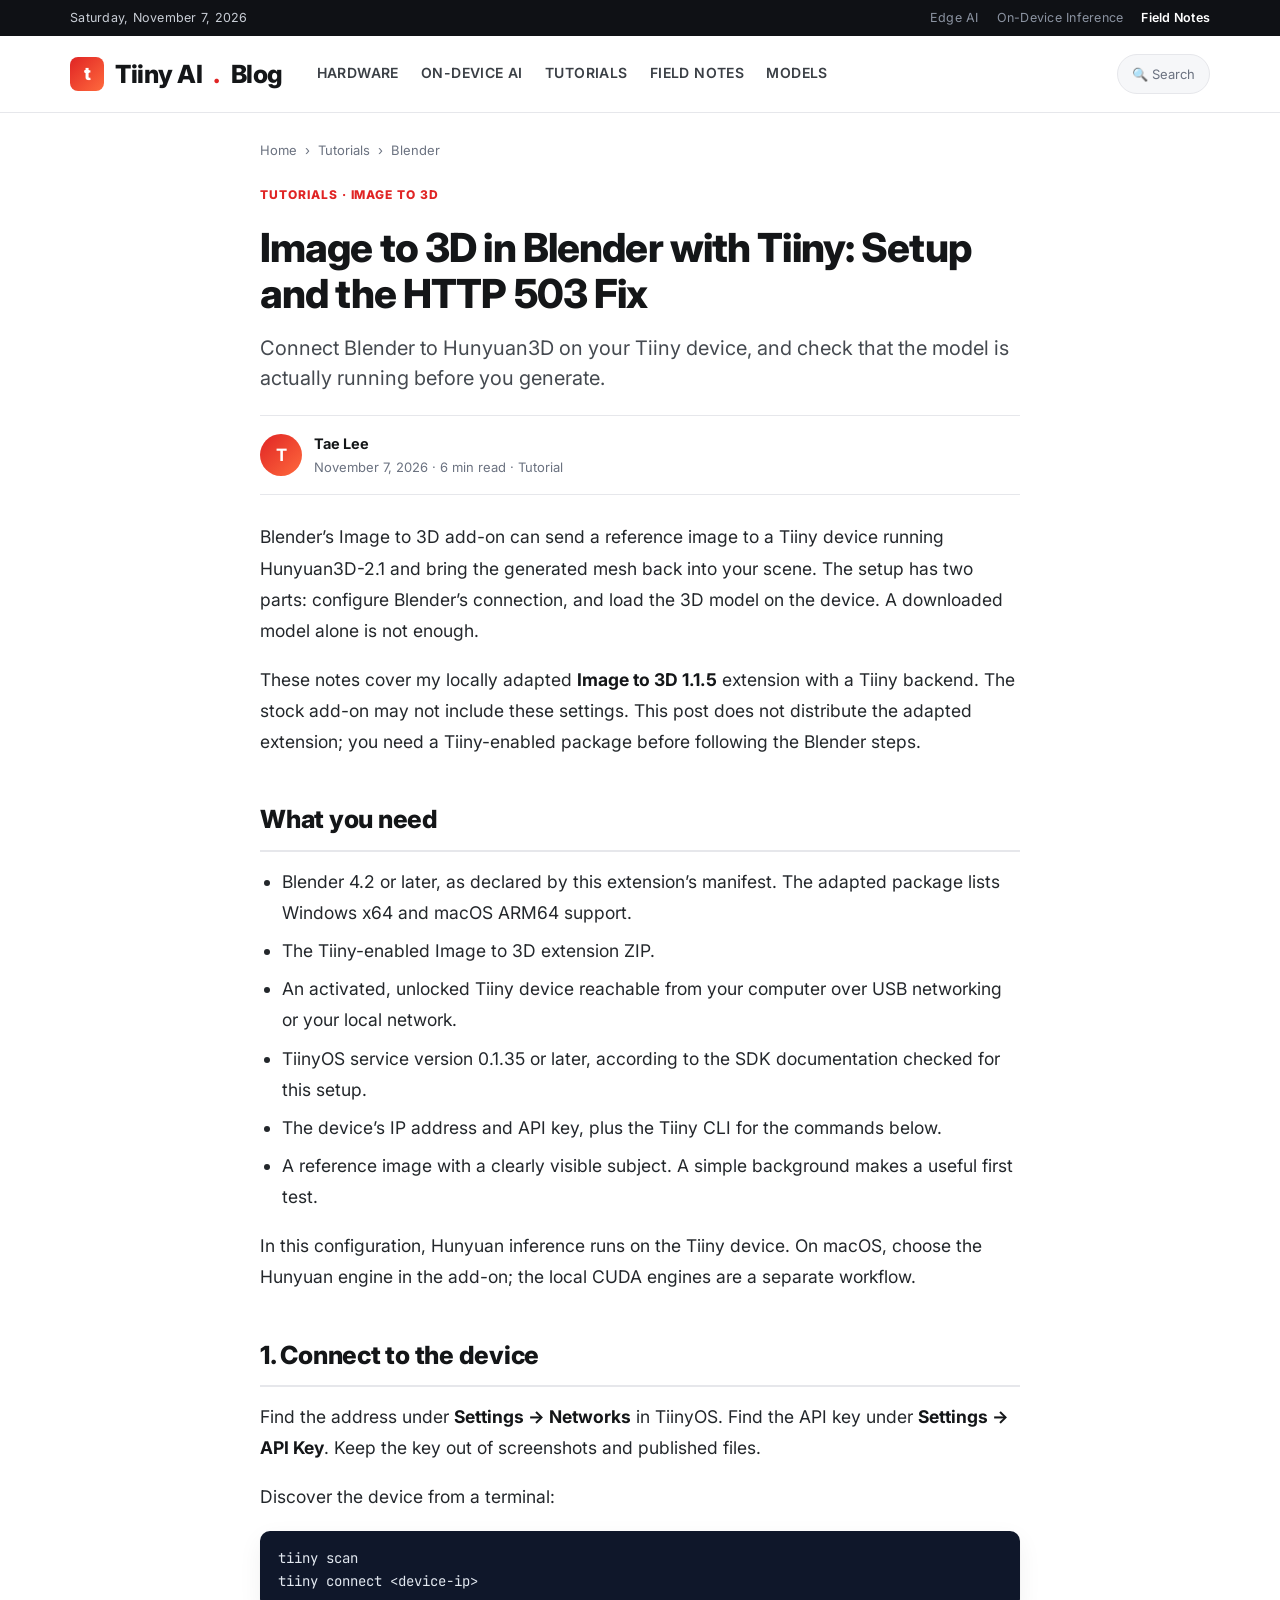
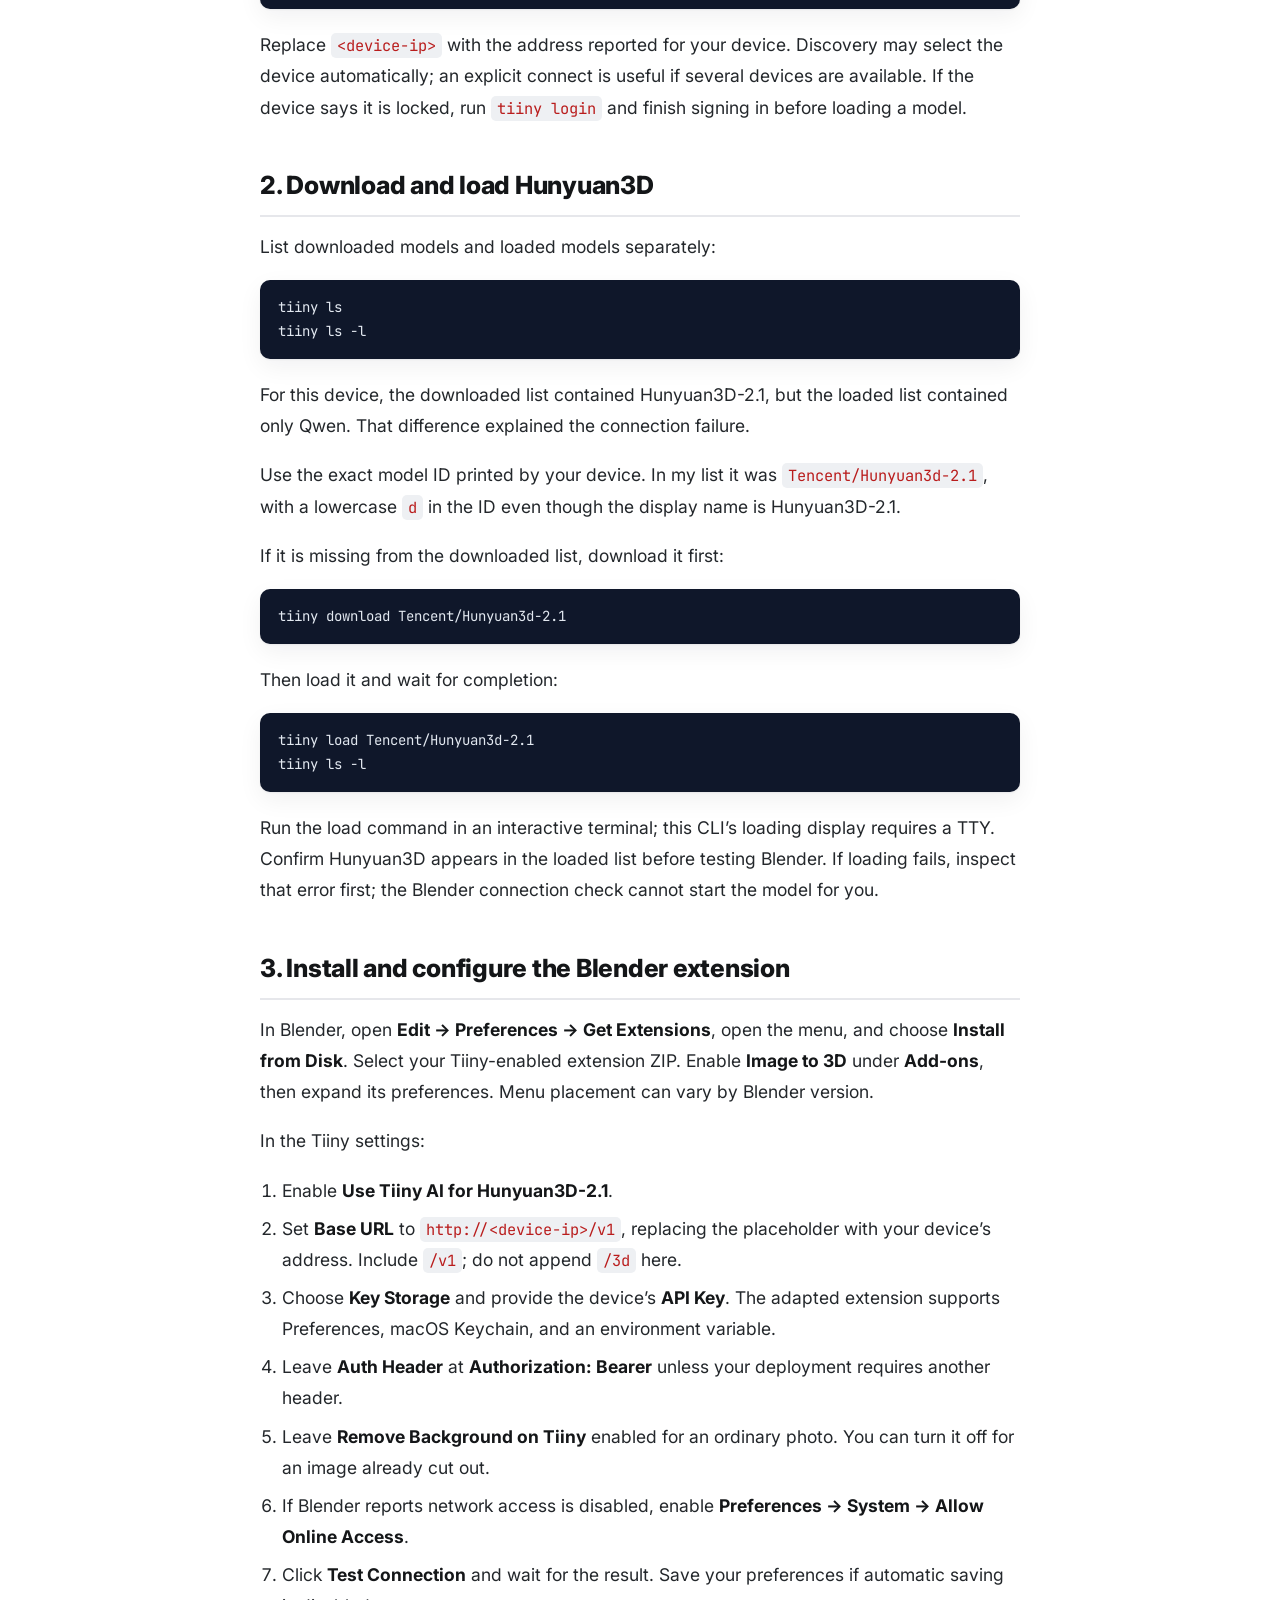
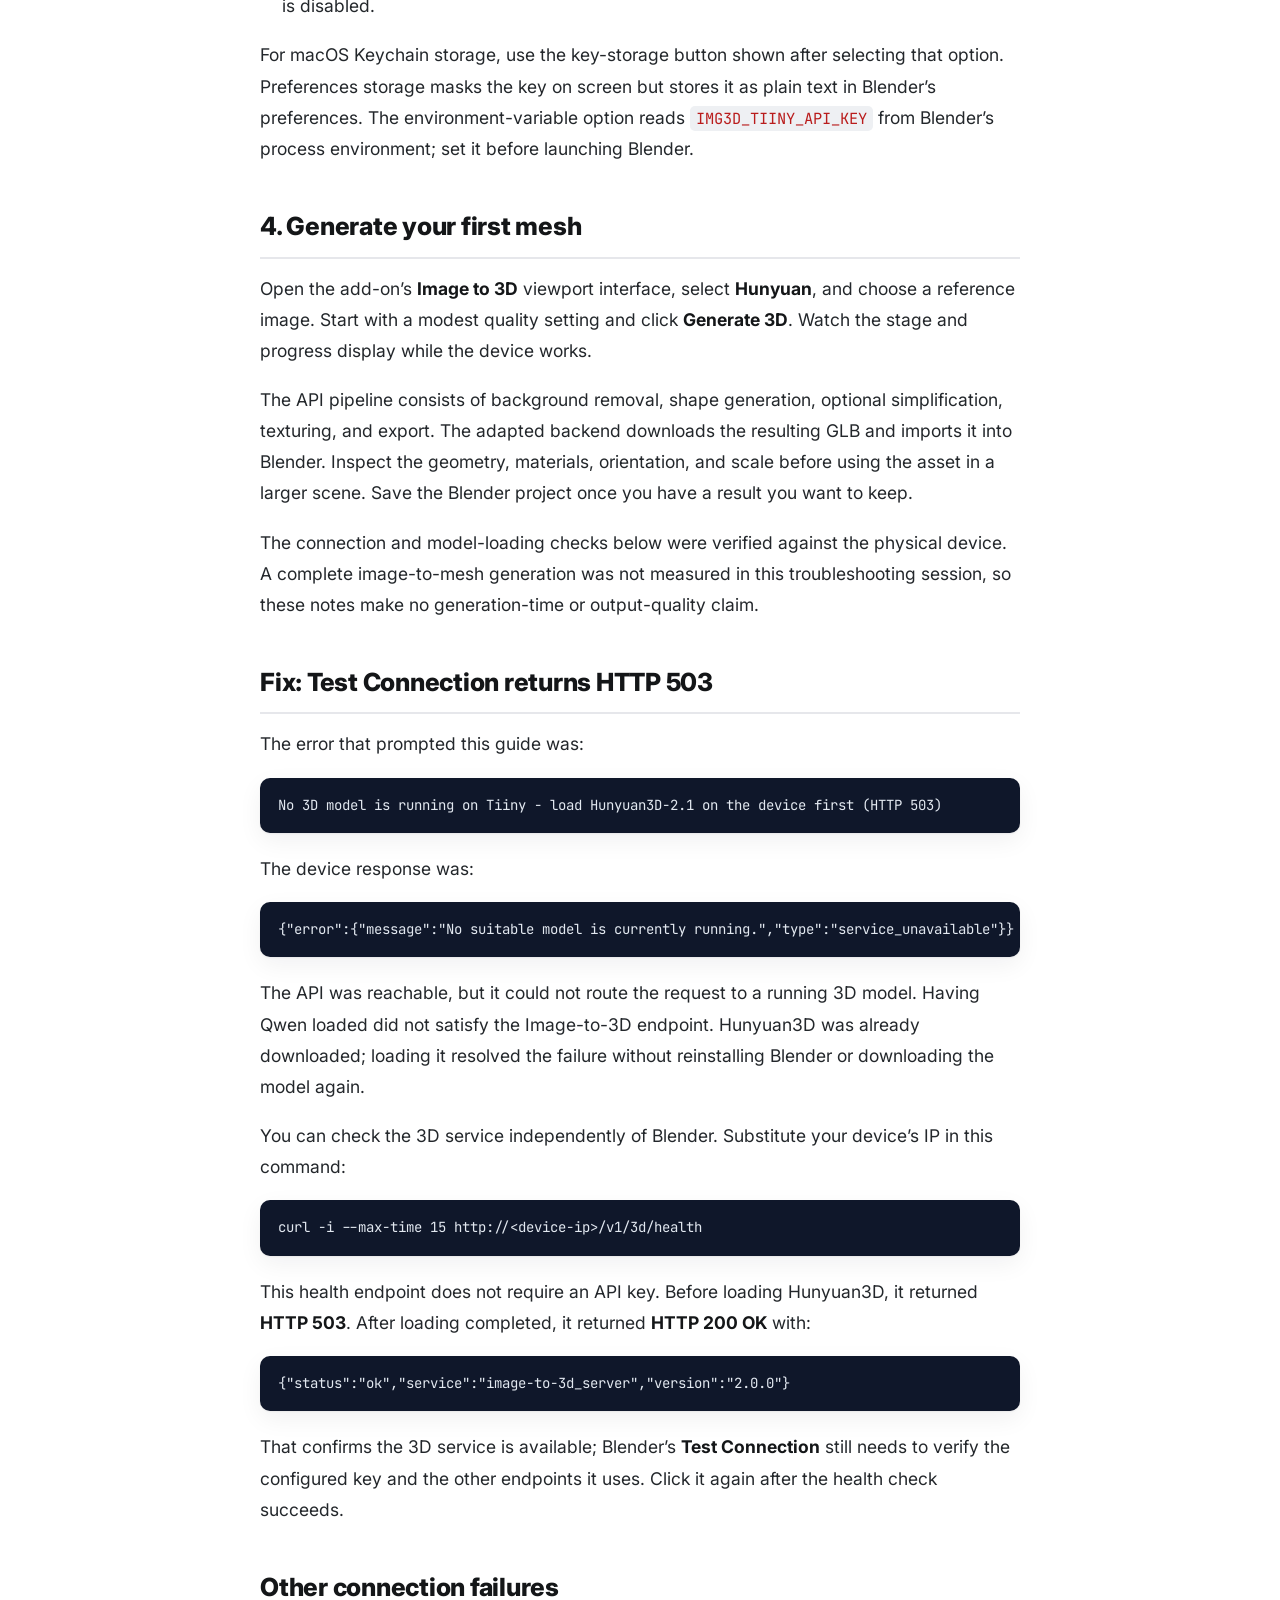
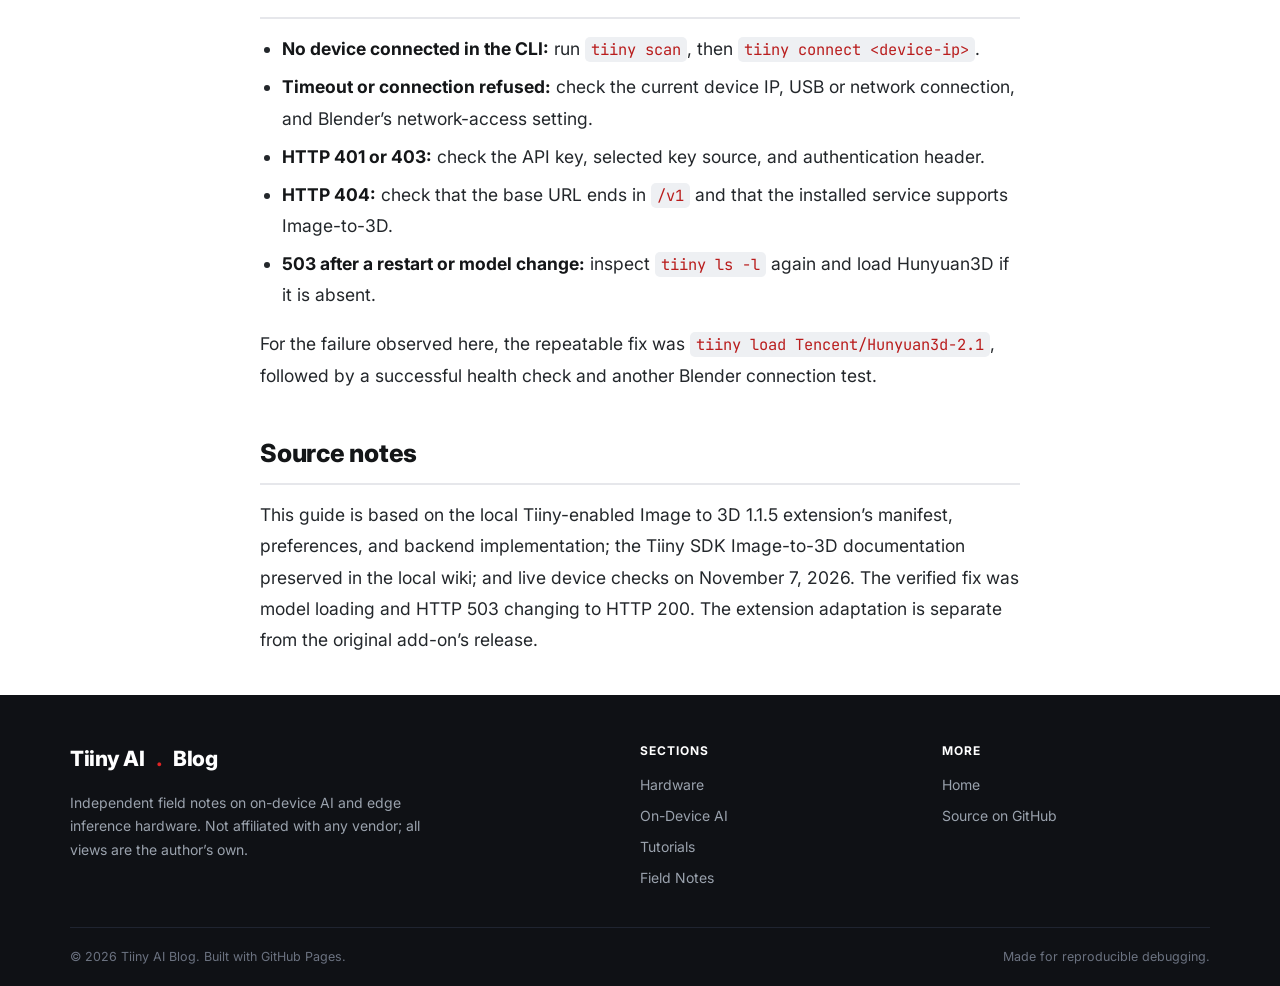
==== posts/blender-image-to-3d-tiiny.html @ 15b02bf4 "Add Blender and Tiiny image-to-3D setup guide" ====
<!doctype html>
<html lang="en">
<head>
<meta charset="utf-8">
<meta name="viewport" content="width=device-width, initial-scale=1">
<title>Image to 3D in Blender with Tiiny — Tiiny AI Blog</title>
<meta name="description" content="Set up the Tiiny-enabled Image to 3D Blender extension, load Hunyuan3D-2.1, and resolve the Test Connection HTTP 503 error.">
<link rel="preconnect" href="https://fonts.googleapis.com">
<link rel="preconnect" href="https://fonts.gstatic.com" crossorigin>
<link href="https://fonts.googleapis.com/css2?family=Inter:wght@400;600;700;800&family=JetBrains+Mono:wght@400;600&display=swap" rel="stylesheet">
<link rel="stylesheet" href="../assets/style.css">
</head>
<body>

<div class="topbar">
  <div class="container">
    <div>Saturday, November 7, 2026</div>
    <div class="tb-links"><span>Edge AI</span><span>On-Device Inference</span><strong>Field Notes</strong></div>
  </div>
</div>

<header class="masthead">
  <div class="container">
    <a class="brand" href="../index.html"><span class="mark">t</span>Tiiny&nbsp;AI<em>.</em>Blog</a>
    <nav class="nav">
      <a href="../index.html#">Hardware</a>
      <a href="../index.html#">On-Device AI</a>
      <a href="../index.html#">Tutorials</a>
      <a href="../index.html#">Field Notes</a>
      <a href="../index.html#">Models</a>
    </nav>
    <div class="search">🔍&nbsp;Search</div>
  </div>
</header>

<article class="article">
<div class="crumbs"><a href="../index.html">Home</a> &nbsp;›&nbsp; Tutorials &nbsp;›&nbsp; Blender</div>
<span class="cat">Tutorials · Image to 3D</span>
<h1 class="title">Image to 3D in Blender with Tiiny: Setup and the HTTP 503 Fix</h1>
<p class="dek">Connect Blender to Hunyuan3D on your Tiiny device, and check that the model is actually running before you generate.</p>
<div class="byline"><span class="avatar">T</span><div><div class="who">Tae Lee</div><div class="sub">November 7, 2026 · 6 min read · Tutorial</div></div></div>
<div class="prose">
<p>Blender’s Image to 3D add-on can send a reference image to a Tiiny device running Hunyuan3D-2.1 and bring the generated mesh back into your scene. The setup has two parts: configure Blender’s connection, and load the 3D model on the device. A downloaded model alone is not enough.</p>
<p>These notes cover my locally adapted <strong>Image to 3D 1.1.5</strong> extension with a Tiiny backend. The stock add-on may not include these settings. This post does not distribute the adapted extension; you need a Tiiny-enabled package before following the Blender steps.</p>
<h2 id="what-you-need">What you need</h2>
<ul><li>Blender 4.2 or later, as declared by this extension’s manifest. The adapted package lists Windows x64 and macOS ARM64 support.</li><li>The Tiiny-enabled Image to 3D extension ZIP.</li><li>An activated, unlocked Tiiny device reachable from your computer over USB networking or your local network.</li><li>TiinyOS service version 0.1.35 or later, according to the SDK documentation checked for this setup.</li><li>The device’s IP address and API key, plus the Tiiny CLI for the commands below.</li><li>A reference image with a clearly visible subject. A simple background makes a useful first test.</li></ul>
<p>In this configuration, Hunyuan inference runs on the Tiiny device. On macOS, choose the Hunyuan engine in the add-on; the local CUDA engines are a separate workflow.</p>
<h2 id="1-connect-to-the-device">1. Connect to the device</h2>
<p>Find the address under <strong>Settings → Networks</strong> in TiinyOS. Find the API key under <strong>Settings → API Key</strong>. Keep the key out of screenshots and published files.</p>
<p>Discover the device from a terminal:</p>
<pre><code>tiiny scan
tiiny connect &lt;device-ip&gt;</code></pre>
<p>Replace <code>&lt;device-ip&gt;</code> with the address reported for your device. Discovery may select the device automatically; an explicit connect is useful if several devices are available. If the device says it is locked, run <code>tiiny login</code> and finish signing in before loading a model.</p>
<h2 id="2-download-and-load-hunyuan3d">2. Download and load Hunyuan3D</h2>
<p>List downloaded models and loaded models separately:</p>
<pre><code>tiiny ls
tiiny ls -l</code></pre>
<p>For this device, the downloaded list contained Hunyuan3D-2.1, but the loaded list contained only Qwen. That difference explained the connection failure.</p>
<p>Use the exact model ID printed by your device. In my list it was <code>Tencent/Hunyuan3d-2.1</code>, with a lowercase <code>d</code> in the ID even though the display name is Hunyuan3D-2.1.</p>
<p>If it is missing from the downloaded list, download it first:</p>
<pre><code>tiiny download Tencent/Hunyuan3d-2.1</code></pre>
<p>Then load it and wait for completion:</p>
<pre><code>tiiny load Tencent/Hunyuan3d-2.1
tiiny ls -l</code></pre>
<p>Run the load command in an interactive terminal; this CLI’s loading display requires a TTY. Confirm Hunyuan3D appears in the loaded list before testing Blender. If loading fails, inspect that error first; the Blender connection check cannot start the model for you.</p>
<h2 id="3-install-and-configure-the-blender-extension">3. Install and configure the Blender extension</h2>
<p>In Blender, open <strong>Edit → Preferences → Get Extensions</strong>, open the menu, and choose <strong>Install from Disk</strong>. Select your Tiiny-enabled extension ZIP. Enable <strong>Image to 3D</strong> under <strong>Add-ons</strong>, then expand its preferences. Menu placement can vary by Blender version.</p>
<p>In the Tiiny settings:</p>
<ol><li>Enable <strong>Use Tiiny AI for Hunyuan3D-2.1</strong>.</li><li>Set <strong>Base URL</strong> to <code>http://&lt;device-ip&gt;/v1</code>, replacing the placeholder with your device’s address. Include <code>/v1</code>; do not append <code>/3d</code> here.</li><li>Choose <strong>Key Storage</strong> and provide the device’s <strong>API Key</strong>. The adapted extension supports Preferences, macOS Keychain, and an environment variable.</li><li>Leave <strong>Auth Header</strong> at <strong>Authorization: Bearer</strong> unless your deployment requires another header.</li><li>Leave <strong>Remove Background on Tiiny</strong> enabled for an ordinary photo. You can turn it off for an image already cut out.</li><li>If Blender reports network access is disabled, enable <strong>Preferences → System → Allow Online Access</strong>.</li><li>Click <strong>Test Connection</strong> and wait for the result. Save your preferences if automatic saving is disabled.</li></ol>
<p>For macOS Keychain storage, use the key-storage button shown after selecting that option. Preferences storage masks the key on screen but stores it as plain text in Blender’s preferences. The environment-variable option reads <code>IMG3D_TIINY_API_KEY</code> from Blender’s process environment; set it before launching Blender.</p>
<h2 id="4-generate-your-first-mesh">4. Generate your first mesh</h2>
<p>Open the add-on’s <strong>Image to 3D</strong> viewport interface, select <strong>Hunyuan</strong>, and choose a reference image. Start with a modest quality setting and click <strong>Generate 3D</strong>. Watch the stage and progress display while the device works.</p>
<p>The API pipeline consists of background removal, shape generation, optional simplification, texturing, and export. The adapted backend downloads the resulting GLB and imports it into Blender. Inspect the geometry, materials, orientation, and scale before using the asset in a larger scene. Save the Blender project once you have a result you want to keep.</p>
<p>The connection and model-loading checks below were verified against the physical device. A complete image-to-mesh generation was not measured in this troubleshooting session, so these notes make no generation-time or output-quality claim.</p>
<h2 id="fix-test-connection-returns-http-503">Fix: Test Connection returns HTTP 503</h2>
<p>The error that prompted this guide was:</p>
<pre><code>No 3D model is running on Tiiny - load Hunyuan3D-2.1 on the device first (HTTP 503)</code></pre>
<p>The device response was:</p>
<pre><code>{&quot;error&quot;:{&quot;message&quot;:&quot;No suitable model is currently running.&quot;,&quot;type&quot;:&quot;service_unavailable&quot;}}</code></pre>
<p>The API was reachable, but it could not route the request to a running 3D model. Having Qwen loaded did not satisfy the Image-to-3D endpoint. Hunyuan3D was already downloaded; loading it resolved the failure without reinstalling Blender or downloading the model again.</p>
<p>You can check the 3D service independently of Blender. Substitute your device’s IP in this command:</p>
<pre><code>curl -i --max-time 15 http://&lt;device-ip&gt;/v1/3d/health</code></pre>
<p>This health endpoint does not require an API key. Before loading Hunyuan3D, it returned <strong>HTTP 503</strong>. After loading completed, it returned <strong>HTTP 200 OK</strong> with:</p>
<pre><code>{&quot;status&quot;:&quot;ok&quot;,&quot;service&quot;:&quot;image-to-3d_server&quot;,&quot;version&quot;:&quot;2.0.0&quot;}</code></pre>
<p>That confirms the 3D service is available; Blender’s <strong>Test Connection</strong> still needs to verify the configured key and the other endpoints it uses. Click it again after the health check succeeds.</p>
<h2 id="other-connection-failures">Other connection failures</h2>
<ul><li><strong>No device connected in the CLI:</strong> run <code>tiiny scan</code>, then <code>tiiny connect &lt;device-ip&gt;</code>.</li><li><strong>Timeout or connection refused:</strong> check the current device IP, USB or network connection, and Blender’s network-access setting.</li><li><strong>HTTP 401 or 403:</strong> check the API key, selected key source, and authentication header.</li><li><strong>HTTP 404:</strong> check that the base URL ends in <code>/v1</code> and that the installed service supports Image-to-3D.</li><li><strong>503 after a restart or model change:</strong> inspect <code>tiiny ls -l</code> again and load Hunyuan3D if it is absent.</li></ul>
<p>For the failure observed here, the repeatable fix was <code>tiiny load Tencent/Hunyuan3d-2.1</code>, followed by a successful health check and another Blender connection test.</p>
<h2 id="source-notes">Source notes</h2>
<p>This guide is based on the local Tiiny-enabled Image to 3D 1.1.5 extension’s manifest, preferences, and backend implementation; the Tiiny SDK Image-to-3D documentation preserved in the local wiki; and live device checks on November 7, 2026. The verified fix was model loading and HTTP 503 changing to HTTP 200. The extension adaptation is separate from the original add-on’s release.</p>
</div>
</article>
<footer class="footer">
  <div class="container">
    <div class="cols">
      <div>
        <div class="brand">Tiiny&nbsp;AI<span style="color:var(--accent)">.</span>Blog</div>
        <p style="max-width:40ch">Independent field notes on on-device AI and edge inference
          hardware. Not affiliated with any vendor; all views are the author’s own.</p>
      </div>
      <div>
        <h5>Sections</h5>
        <ul><li><a href="../index.html#">Hardware</a></li><li><a href="../index.html#">On-Device AI</a></li>
          <li><a href="../index.html#">Tutorials</a></li><li><a href="../index.html#">Field Notes</a></li></ul>
      </div>
      <div>
        <h5>More</h5>
        <ul><li><a href="../index.html">Home</a></li>
          <li><a href="https://github.com/sqlreport/tiiny-ai-blog">Source on GitHub</a></li></ul>
      </div>
    </div>
    <div class="fine">
      <span>© 2026 Tiiny AI Blog. Built with GitHub Pages.</span>
      <span>Made for reproducible debugging.</span>
    </div>
  </div>
</footer>
</body>
</html>
---- assets/style.css ----
/* Tiiny AI Blog — editorial tech-news theme (original; inspired by the AI-news genre) */
:root{
  --accent:#e02424;
  --accent-dark:#b91c1c;
  --ink:#141618;
  --body:#2b2f33;
  --muted:#6b7280;
  --line:#e6e7eb;
  --bg:#ffffff;
  --bg-soft:#f6f7f9;
  --bg-dark:#0f1115;
  --code-bg:#0f172a;
  --maxw:1180px;
  --radius:10px;
  --shadow:0 1px 2px rgba(16,24,40,.06),0 8px 24px rgba(16,24,40,.06);
}
*{box-sizing:border-box}
html{-webkit-text-size-adjust:100%}
body{
  margin:0;background:var(--bg);color:var(--body);
  font-family:"Inter",system-ui,-apple-system,"Segoe UI",Roboto,Helvetica,Arial,sans-serif;
  font-size:17px;line-height:1.7;-webkit-font-smoothing:antialiased;
}
a{color:inherit;text-decoration:none}
img{max-width:100%;display:block}
.container{max-width:var(--maxw);margin:0 auto;padding:0 20px}

/* Top utility strip */
.topbar{background:var(--bg-dark);color:#c9ced6;font-size:12.5px;letter-spacing:.02em}
.topbar .container{display:flex;justify-content:space-between;align-items:center;height:36px}
.topbar .tb-links{display:flex;gap:18px}
.topbar .tb-links span{color:#8b93a1}
.topbar strong{color:#fff;font-weight:600}

/* Masthead */
.masthead{border-bottom:1px solid var(--line);background:#fff;position:sticky;top:0;z-index:40}
.masthead .container{display:flex;align-items:center;gap:28px;height:76px}
.brand{display:flex;align-items:center;gap:11px;font-weight:800;color:var(--ink);
  font-size:25px;letter-spacing:-.02em;white-space:nowrap}
.brand .mark{display:inline-flex;width:34px;height:34px;border-radius:8px;
  background:linear-gradient(135deg,var(--accent),#ff6a3d);align-items:center;justify-content:center;
  color:#fff;font-weight:800;font-size:18px}
.brand em{color:var(--accent);font-style:normal}
.nav{display:flex;gap:22px;margin-left:6px;flex:1;overflow:hidden}
.nav a{font-weight:600;font-size:14px;color:#3a3f45;text-transform:uppercase;letter-spacing:.03em;
  padding:6px 0;border-bottom:2px solid transparent;transition:color .15s,border-color .15s}
.nav a:hover{color:var(--accent);border-color:var(--accent)}
.search{margin-left:auto;display:flex;align-items:center;gap:8px;border:1px solid var(--line);
  border-radius:999px;padding:8px 14px;color:var(--muted);font-size:13px;background:var(--bg-soft)}

/* Section label */
.sec-label{display:flex;align-items:center;gap:12px;margin:38px 0 18px}
.sec-label h2{font-size:15px;text-transform:uppercase;letter-spacing:.08em;color:var(--ink);
  margin:0;font-weight:800}
.sec-label .bar{height:3px;background:var(--accent);width:34px;border-radius:2px}
.sec-label .rule{flex:1;height:1px;background:var(--line)}

/* Layout grid */
.layout{display:grid;grid-template-columns:1fr 320px;gap:46px;margin:30px 0 60px}
@media(max-width:900px){.layout{grid-template-columns:1fr;gap:34px}}

/* Category tag */
.cat{display:inline-block;color:var(--accent);font-weight:800;font-size:12px;
  text-transform:uppercase;letter-spacing:.08em;margin-bottom:10px}
.cat.alt{color:#0ea5e9}

/* Hero / featured */
.hero{display:block;margin-bottom:30px}
.hero .thumb{height:340px;border-radius:var(--radius);overflow:hidden;position:relative;
  background:linear-gradient(135deg,#1f2937,#0f172a);box-shadow:var(--shadow)}
.hero .thumb .glow{position:absolute;inset:0;
  background:
    radial-gradient(520px 220px at 18% 12%,rgba(224,36,36,.42),transparent 60%),
    radial-gradient(460px 240px at 86% 86%,rgba(56,189,248,.34),transparent 62%);}
.hero .thumb .grid-ov{position:absolute;inset:0;opacity:.18;
  background-image:linear-gradient(rgba(255,255,255,.14) 1px,transparent 1px),
    linear-gradient(90deg,rgba(255,255,255,.14) 1px,transparent 1px);
  background-size:38px 38px}
.hero .thumb .lockchip{position:absolute;left:24px;bottom:22px;display:flex;gap:10px;align-items:center;
  color:#e5e7eb;font-size:13px;font-weight:600;letter-spacing:.02em}
.hero .thumb .lockchip .dot{width:9px;height:9px;border-radius:50%;background:#22c55e;
  box-shadow:0 0 0 4px rgba(34,197,94,.22)}
.hero h1{font-size:34px;line-height:1.18;letter-spacing:-.02em;color:var(--ink);margin:16px 0 10px;font-weight:800}
.hero p.dek{font-size:18px;color:#454a50;margin:0 0 14px}

/* meta row */
.meta{display:flex;align-items:center;gap:12px;color:var(--muted);font-size:13.5px}
.meta .avatar{width:30px;height:30px;border-radius:50%;background:linear-gradient(135deg,var(--accent),#ff6a3d);
  color:#fff;display:inline-flex;align-items:center;justify-content:center;font-weight:700;font-size:13px}
.meta .who{color:var(--ink);font-weight:600}
.meta .sep{width:3px;height:3px;border-radius:50%;background:#cbd0d6}

/* article cards */
.cards{display:grid;grid-template-columns:1fr 1fr;gap:28px}
@media(max-width:620px){.cards{grid-template-columns:1fr}}
.card{border:1px solid var(--line);border-radius:var(--radius);overflow:hidden;background:#fff;
  transition:box-shadow .18s,transform .18s}
.card:hover{box-shadow:var(--shadow);transform:translateY(-2px)}
.card .thumb{height:168px;background:linear-gradient(135deg,#243244,#0f172a);position:relative}
.card .thumb.c2{background:linear-gradient(135deg,#3a2140,#131022)}
.card .thumb .glow{position:absolute;inset:0;
  background:radial-gradient(300px 140px at 30% 20%,rgba(224,36,36,.4),transparent 60%),
    radial-gradient(260px 160px at 90% 90%,rgba(56,189,248,.3),transparent 62%)}
.card .pad{padding:16px 18px 20px}
.card h3{font-size:18px;line-height:1.3;color:var(--ink);margin:6px 0 8px;font-weight:800;letter-spacing:-.01em}
.card p{font-size:14.5px;color:#565b61;margin:0 0 14px}

/* Sidebar */
.side .box{border:1px solid var(--line);border-radius:var(--radius);padding:20px 20px 22px;margin-bottom:26px;background:#fff}
.side .box.dark{background:var(--bg-dark);border-color:#1f2430;color:#cfd4dc}
.side .box.dark h4,.side .box.dark .brand-sm{color:#fff}
.side h4{margin:0 0 12px;font-size:13px;text-transform:uppercase;letter-spacing:.08em;color:var(--ink);
  border-left:3px solid var(--accent);padding-left:10px}
.side ul{list-style:none;margin:0;padding:0}
.side .tags{display:flex;flex-wrap:wrap;gap:8px}
.side .tags a{font-size:12.5px;border:1px solid var(--line);border-radius:999px;padding:6px 12px;color:#4b5159;background:var(--bg-soft)}
.side .tags a:hover{border-color:var(--accent);color:var(--accent)}
.side .pop li{display:flex;gap:12px;padding:11px 0;border-bottom:1px dashed var(--line)}
.side .pop li:last-child{border-bottom:0}
.side .pop .n{color:var(--accent);font-weight:800;font-size:16px;line-height:1.3}
.side .pop a{font-weight:600;font-size:14.5px;color:var(--ink);line-height:1.35}
.side .nl p{font-size:14px;color:#565b61;margin:0 0 12px}
.side .nl input{width:100%;border:1px solid var(--line);border-radius:8px;padding:10px 12px;font-size:14px;margin-bottom:8px}
.btn{display:inline-block;background:var(--accent);color:#fff;font-weight:700;font-size:14px;border:0;
  border-radius:8px;padding:10px 16px;cursor:pointer;width:100%;text-align:center}
.btn:hover{background:var(--accent-dark)}

/* ===== Article page ===== */
.article{max-width:800px;margin:0 auto;padding:0 20px}
.crumbs{font-size:13px;color:var(--muted);margin:26px 0 18px}
.crumbs a:hover{color:var(--accent)}
.article h1.title{font-size:40px;line-height:1.14;letter-spacing:-.022em;color:var(--ink);margin:10px 0 16px;font-weight:800}
.article .dek{font-size:20px;line-height:1.5;color:#454a50;margin:0 0 22px}
.byline{display:flex;align-items:center;gap:12px;padding:16px 0;border-top:1px solid var(--line);border-bottom:1px solid var(--line);margin-bottom:26px}
.byline .avatar{width:42px;height:42px;border-radius:50%;background:linear-gradient(135deg,var(--accent),#ff6a3d);
  color:#fff;display:inline-flex;align-items:center;justify-content:center;font-weight:700}
.byline .who{color:var(--ink);font-weight:700;font-size:14.5px}
.byline .sub{color:var(--muted);font-size:13px}
.article .banner{height:300px;border-radius:12px;overflow:hidden;position:relative;margin-bottom:30px;
  background:linear-gradient(135deg,#1f2937,#0f172a);box-shadow:var(--shadow)}
.article .banner .glow{position:absolute;inset:0;
  background:radial-gradient(520px 240px at 16% 12%,rgba(224,36,36,.4),transparent 60%),
    radial-gradient(520px 260px at 88% 88%,rgba(56,189,248,.32),transparent 62%)}
.article .banner .grid-ov{position:absolute;inset:0;opacity:.16;
  background-image:linear-gradient(rgba(255,255,255,.14) 1px,transparent 1px),
    linear-gradient(90deg,rgba(255,255,255,.14) 1px,transparent 1px);background-size:40px 40px}
.article .banner .cap{position:absolute;left:22px;bottom:18px;color:#cbd5e1;font-size:12.5px}

.prose{font-size:17.5px;line-height:1.78;color:#23272b}
.prose h2{font-size:25px;letter-spacing:-.01em;color:var(--ink);margin:40px 0 14px;font-weight:800;
  padding-bottom:8px;border-bottom:2px solid var(--line)}
.prose h3{font-size:19px;color:var(--ink);margin:28px 0 10px;font-weight:700}
.prose p{margin:0 0 18px}
.prose ul,.prose ol{margin:0 0 18px;padding-left:22px}
.prose li{margin:7px 0}
.prose strong{color:var(--ink)}
.prose a{color:var(--accent);text-decoration:underline;text-underline-offset:2px}
.prose blockquote{margin:22px 0;padding:14px 20px;background:var(--bg-soft);border-left:4px solid var(--accent);
  border-radius:0 8px 8px 0;color:#3b4047;font-style:italic}
.prose blockquote p{margin:0}
.callout{margin:22px 0;padding:16px 18px;border:1px solid #fde0d6;background:#fff7f4;border-radius:10px;color:#7a2e1b}
.callout strong{color:var(--accent-dark)}
.prose code{background:#eef0f3;color:#b91c1c;padding:2px 6px;border-radius:5px;font-size:.88em;
  font-family:"JetBrains Mono",ui-monospace,SFMono-Regular,Menlo,Consolas,monospace}
.prose pre{background:var(--code-bg);color:#e2e8f0;padding:16px 18px;border-radius:10px;overflow:auto;
  margin:0 0 20px;font-size:14px;line-height:1.6;box-shadow:var(--shadow)}
.prose pre code{background:none;color:inherit;padding:0;font-size:14px}
.prose table{width:100%;border-collapse:collapse;margin:0 0 22px;font-size:15px}
.prose th,.prose td{border:1px solid var(--line);padding:10px 12px;text-align:left;vertical-align:top}
.prose th{background:var(--bg-soft);font-weight:700;color:var(--ink)}
.prose tr:nth-child(even) td{background:#fbfbfc}
.status{display:inline-flex;align-items:center;gap:8px;background:#ecfdf3;color:#067647;border:1px solid #abefc6;
  border-radius:999px;padding:6px 14px;font-weight:700;font-size:14px;margin:4px 0 8px}
.status .dot{width:8px;height:8px;border-radius:50%;background:#16a34a}
.tagrow{display:flex;flex-wrap:wrap;gap:8px;margin:34px 0 10px}
.tagrow a{font-size:12.5px;border:1px solid var(--line);border-radius:999px;padding:6px 12px;color:#4b5159;background:var(--bg-soft)}

/* Footer */
.footer{background:var(--bg-dark);color:#9aa2ad;margin-top:40px;padding:46px 0 30px;font-size:14px}
.footer .cols{display:grid;grid-template-columns:2fr 1fr 1fr;gap:34px}
@media(max-width:700px){.footer .cols{grid-template-columns:1fr}}
.footer .brand{color:#fff;font-size:21px;margin-bottom:10px}
.footer h5{color:#fff;text-transform:uppercase;font-size:12px;letter-spacing:.08em;margin:0 0 12px}
.footer ul{list-style:none;padding:0;margin:0}
.footer li{margin:7px 0}
.footer a:hover{color:#fff}
.footer .fine{border-top:1px solid #1f2430;margin-top:30px;padding-top:18px;color:#6b7280;font-size:12.5px;
  display:flex;justify-content:space-between;flex-wrap:wrap;gap:8px}
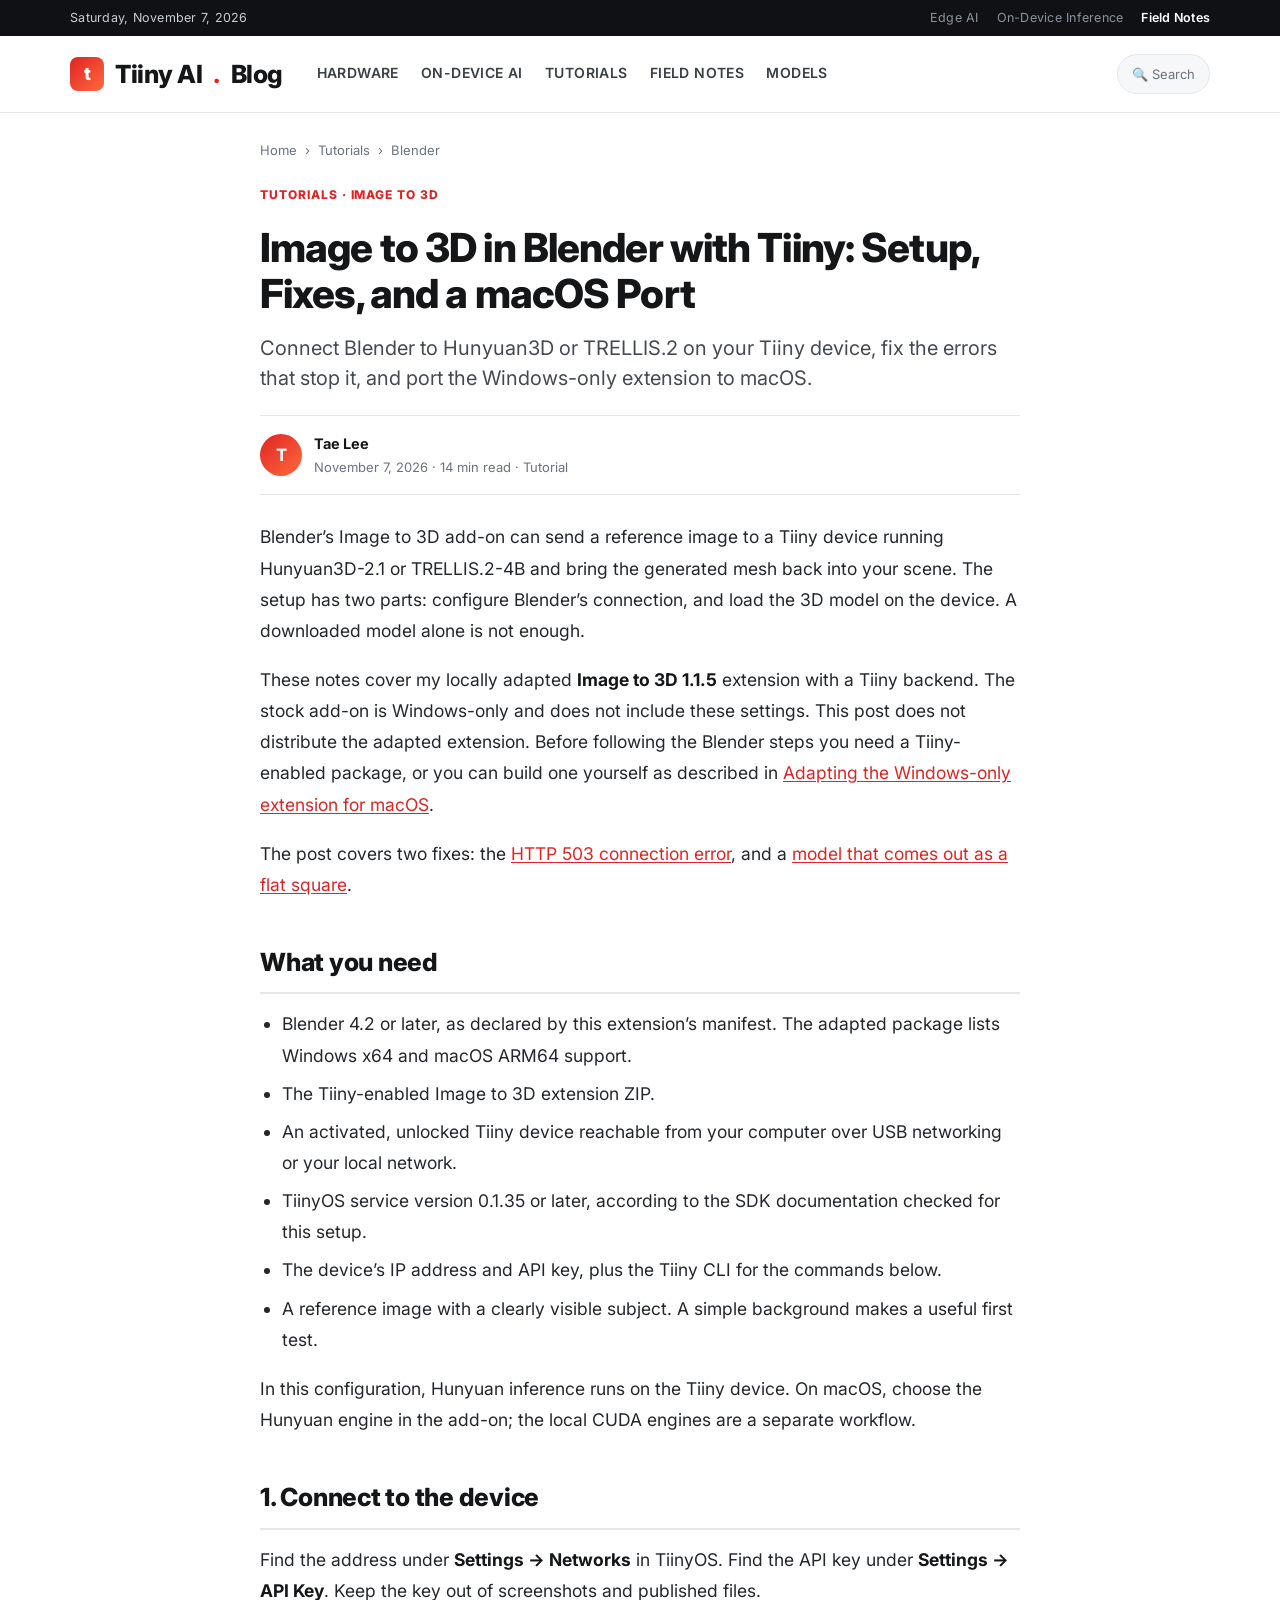
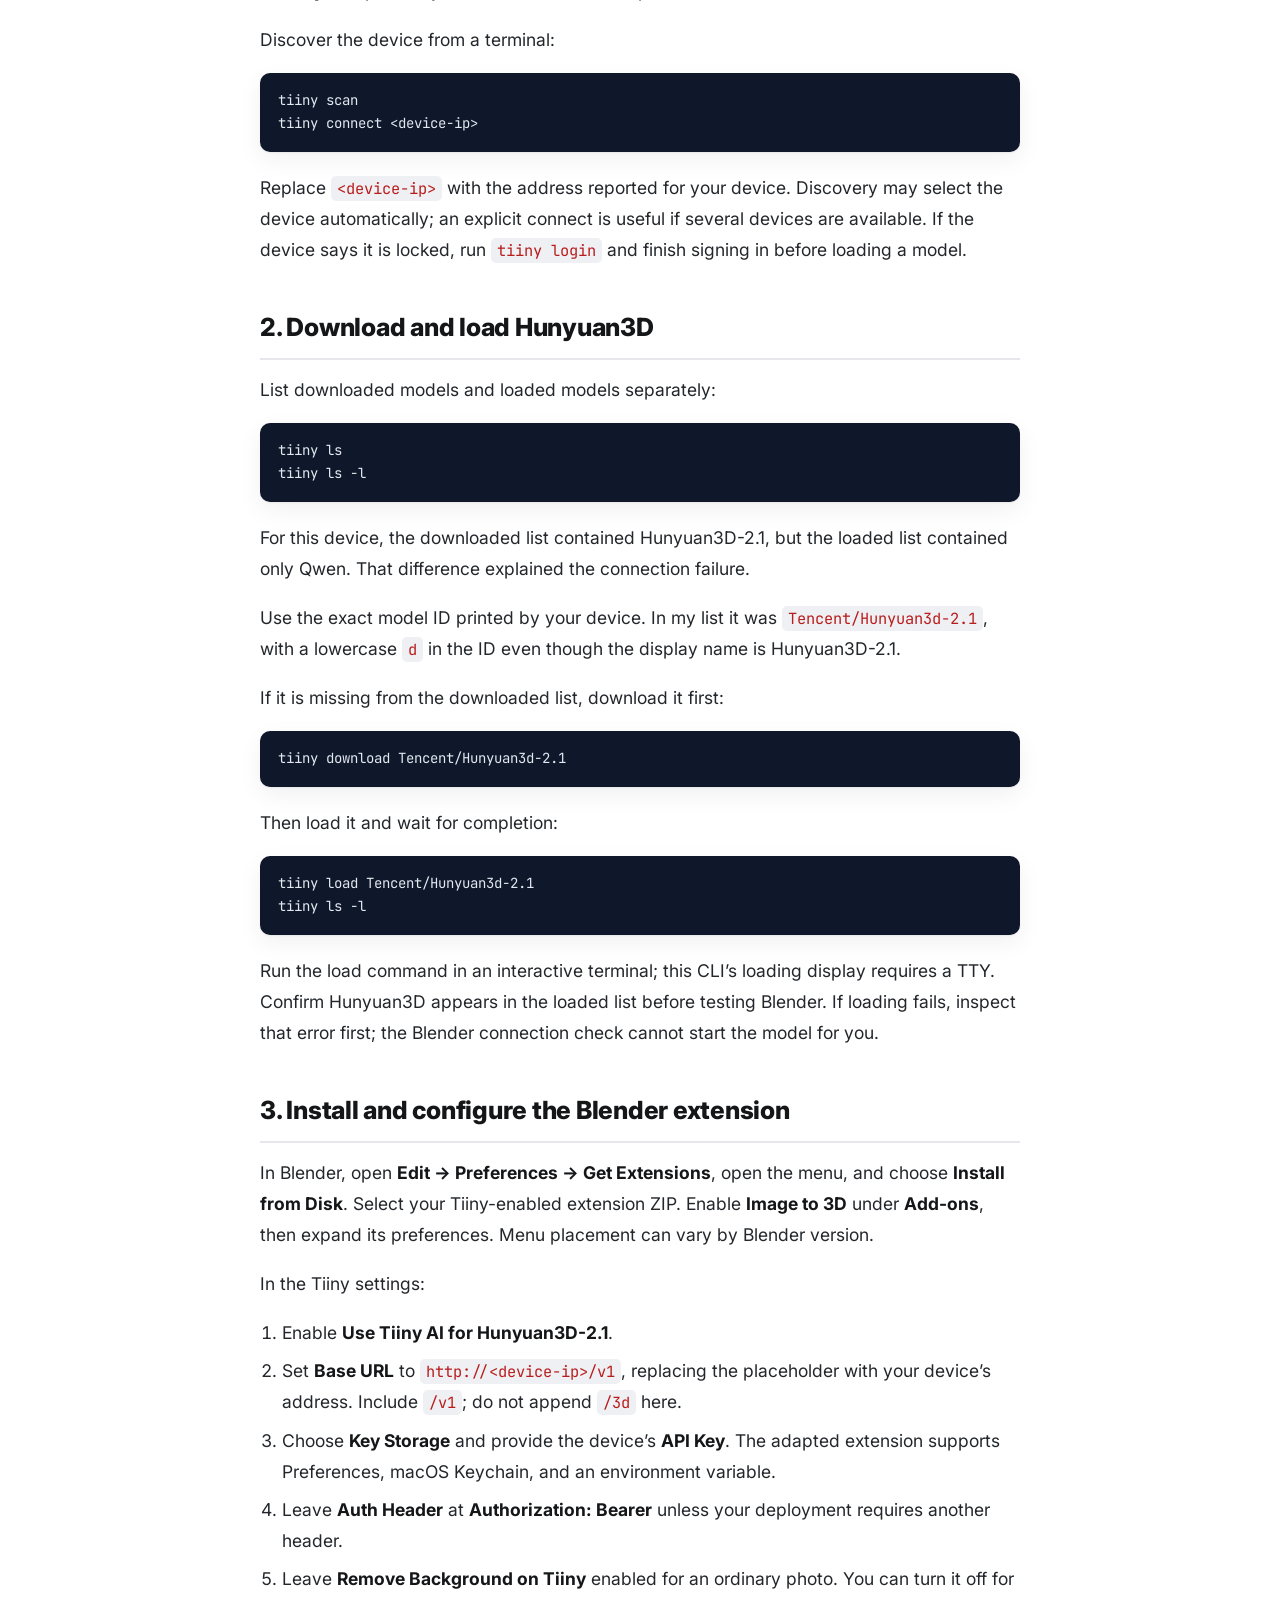
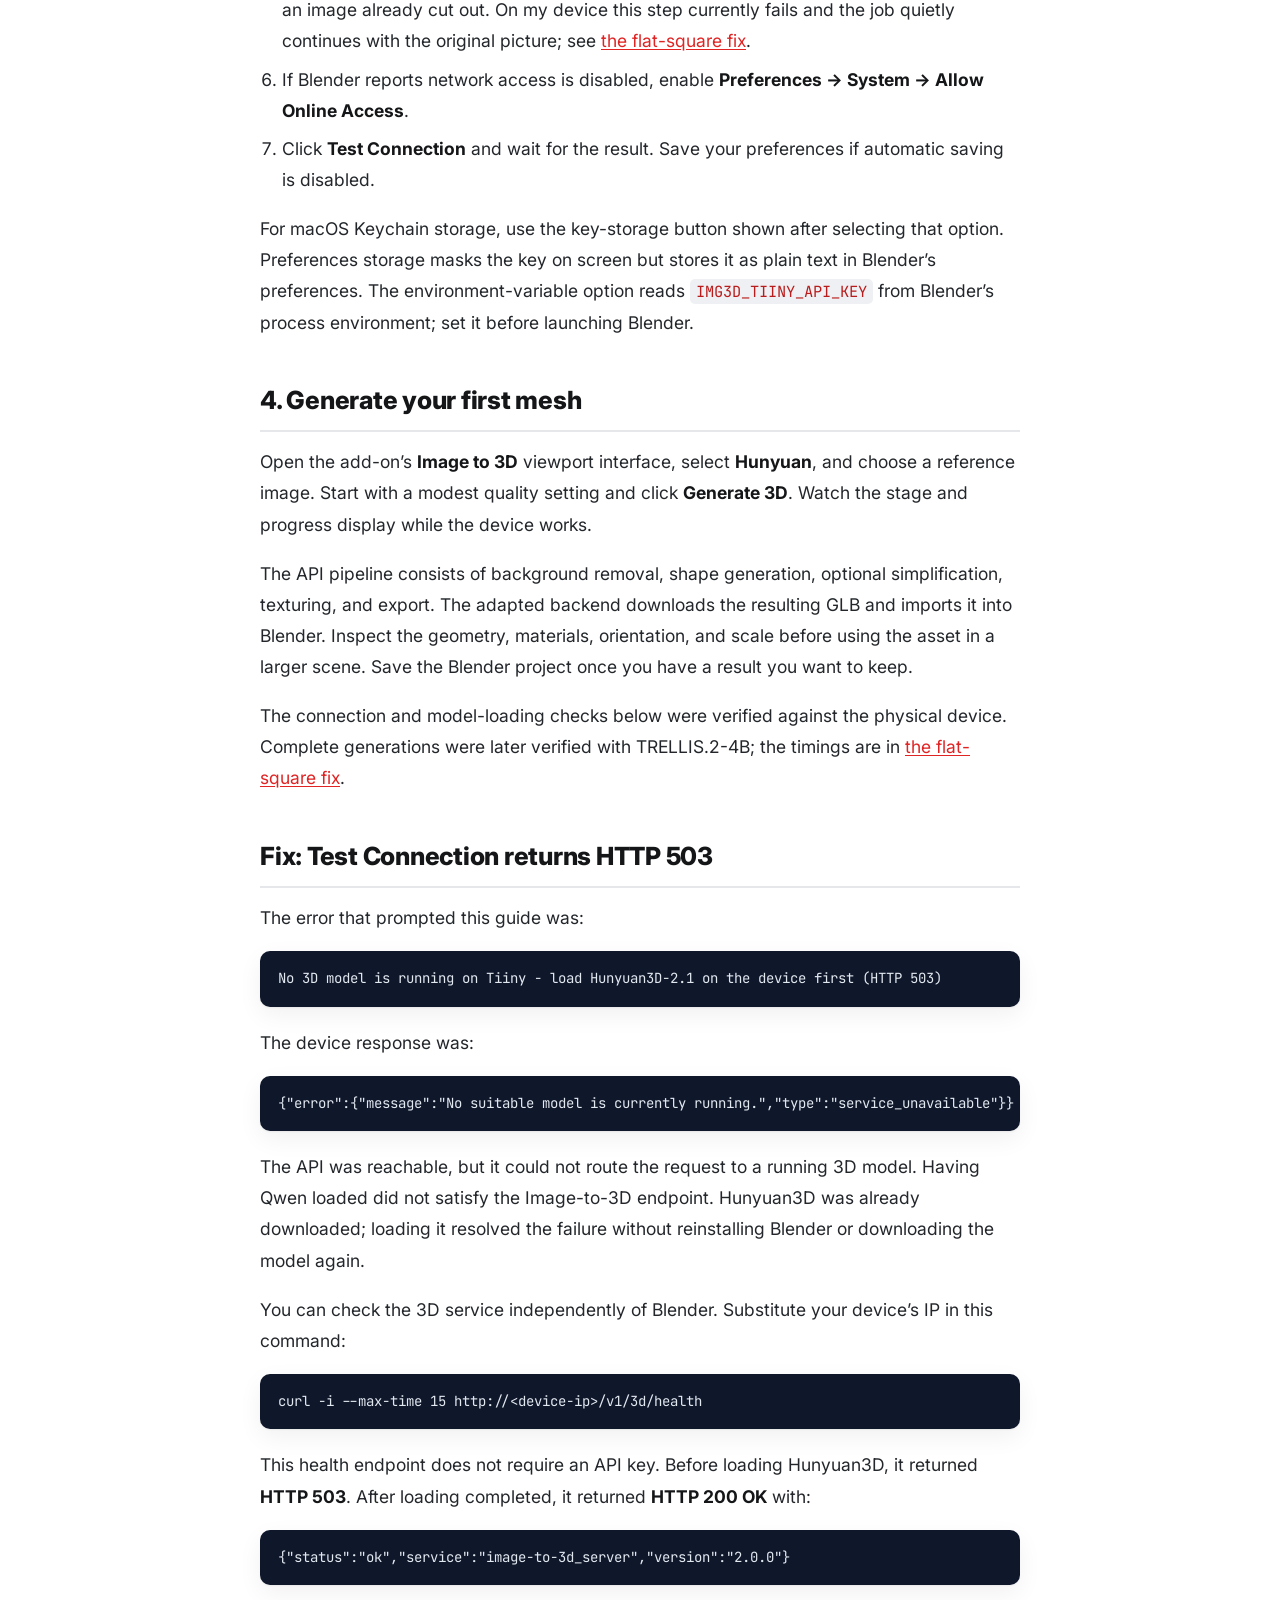
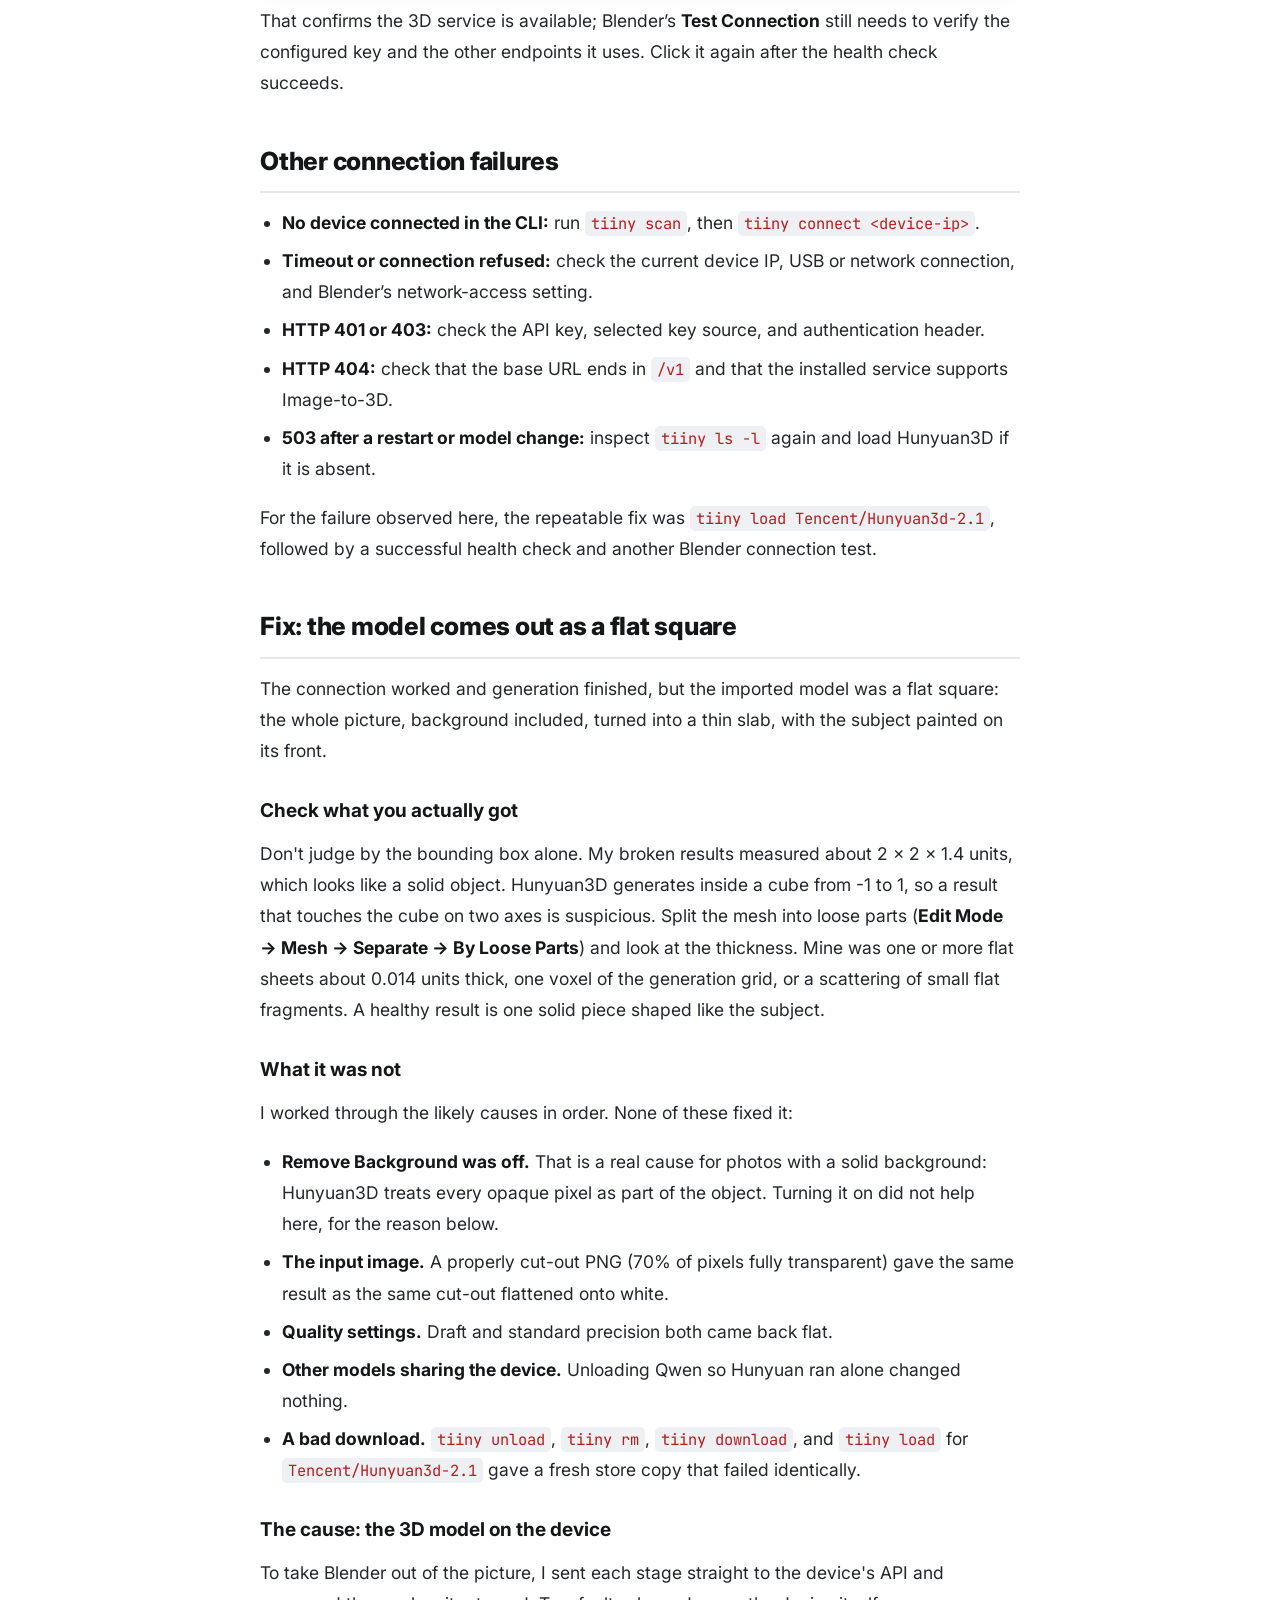
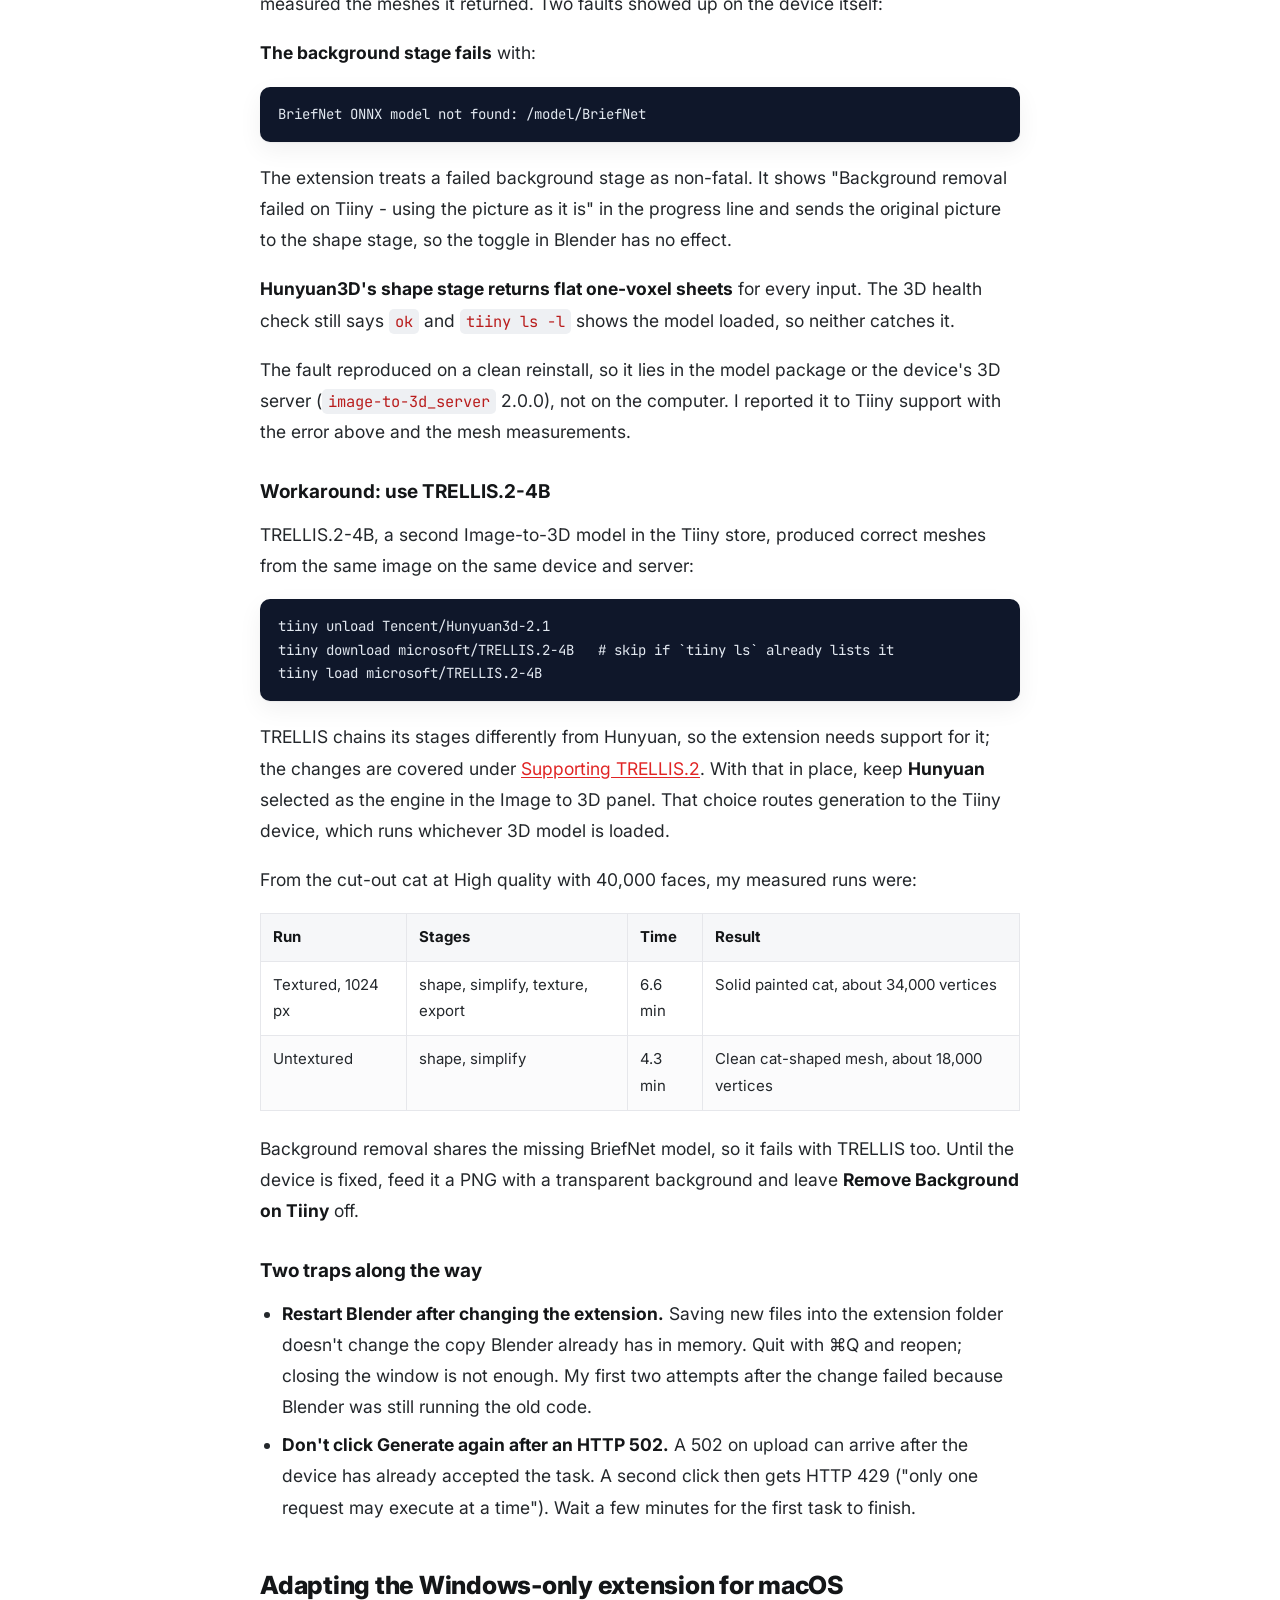
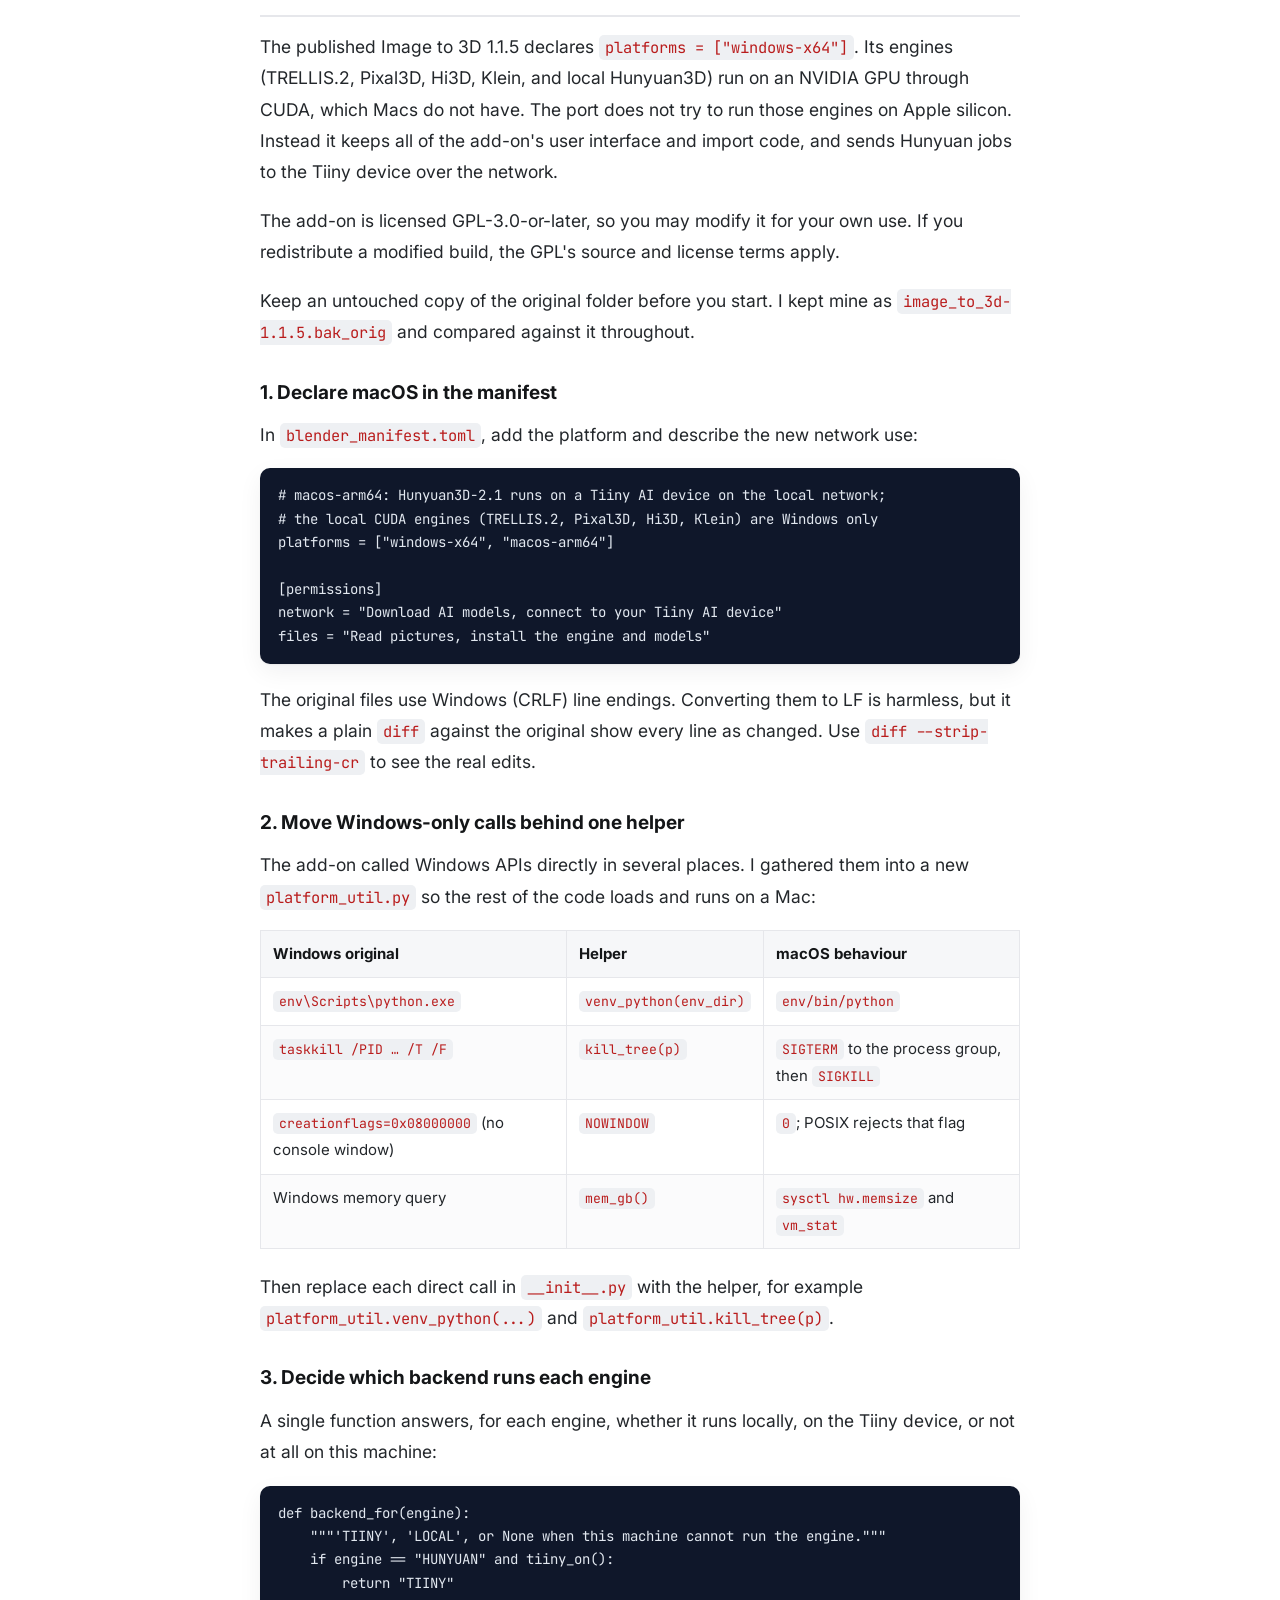
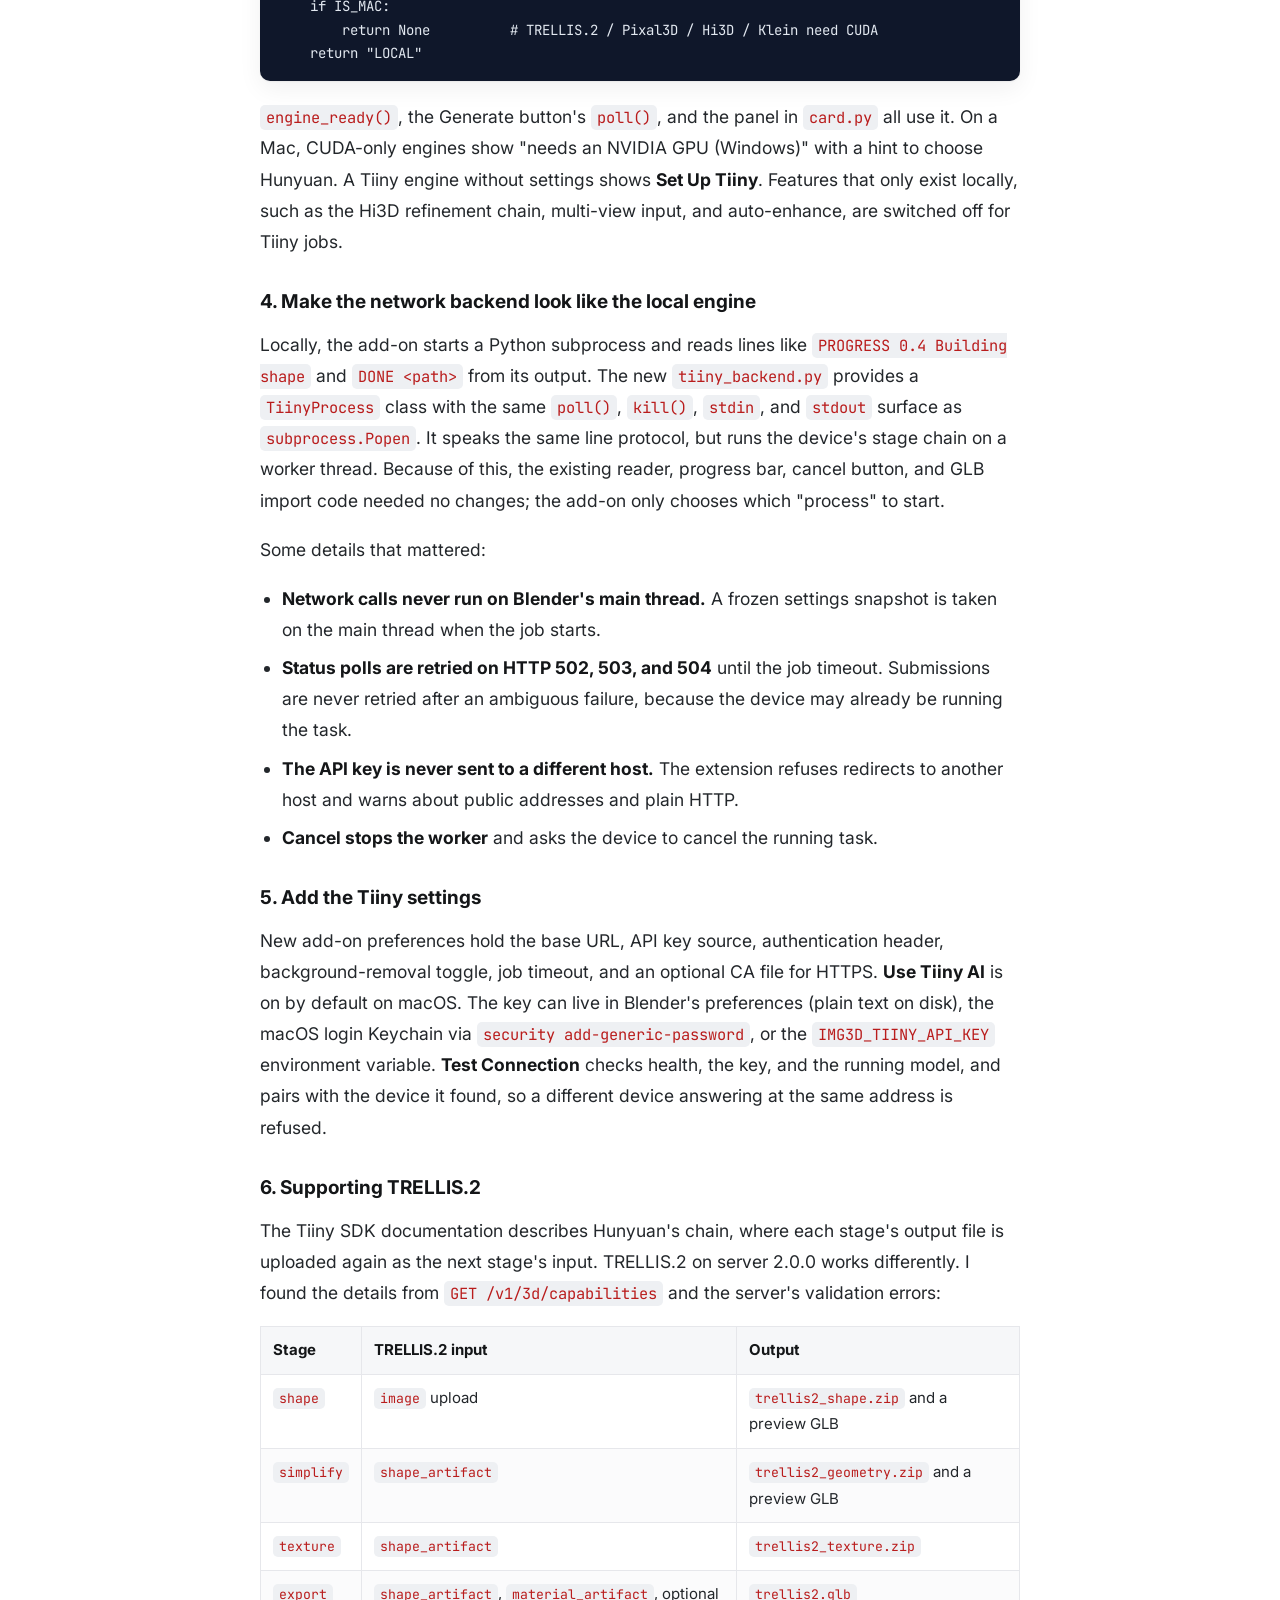
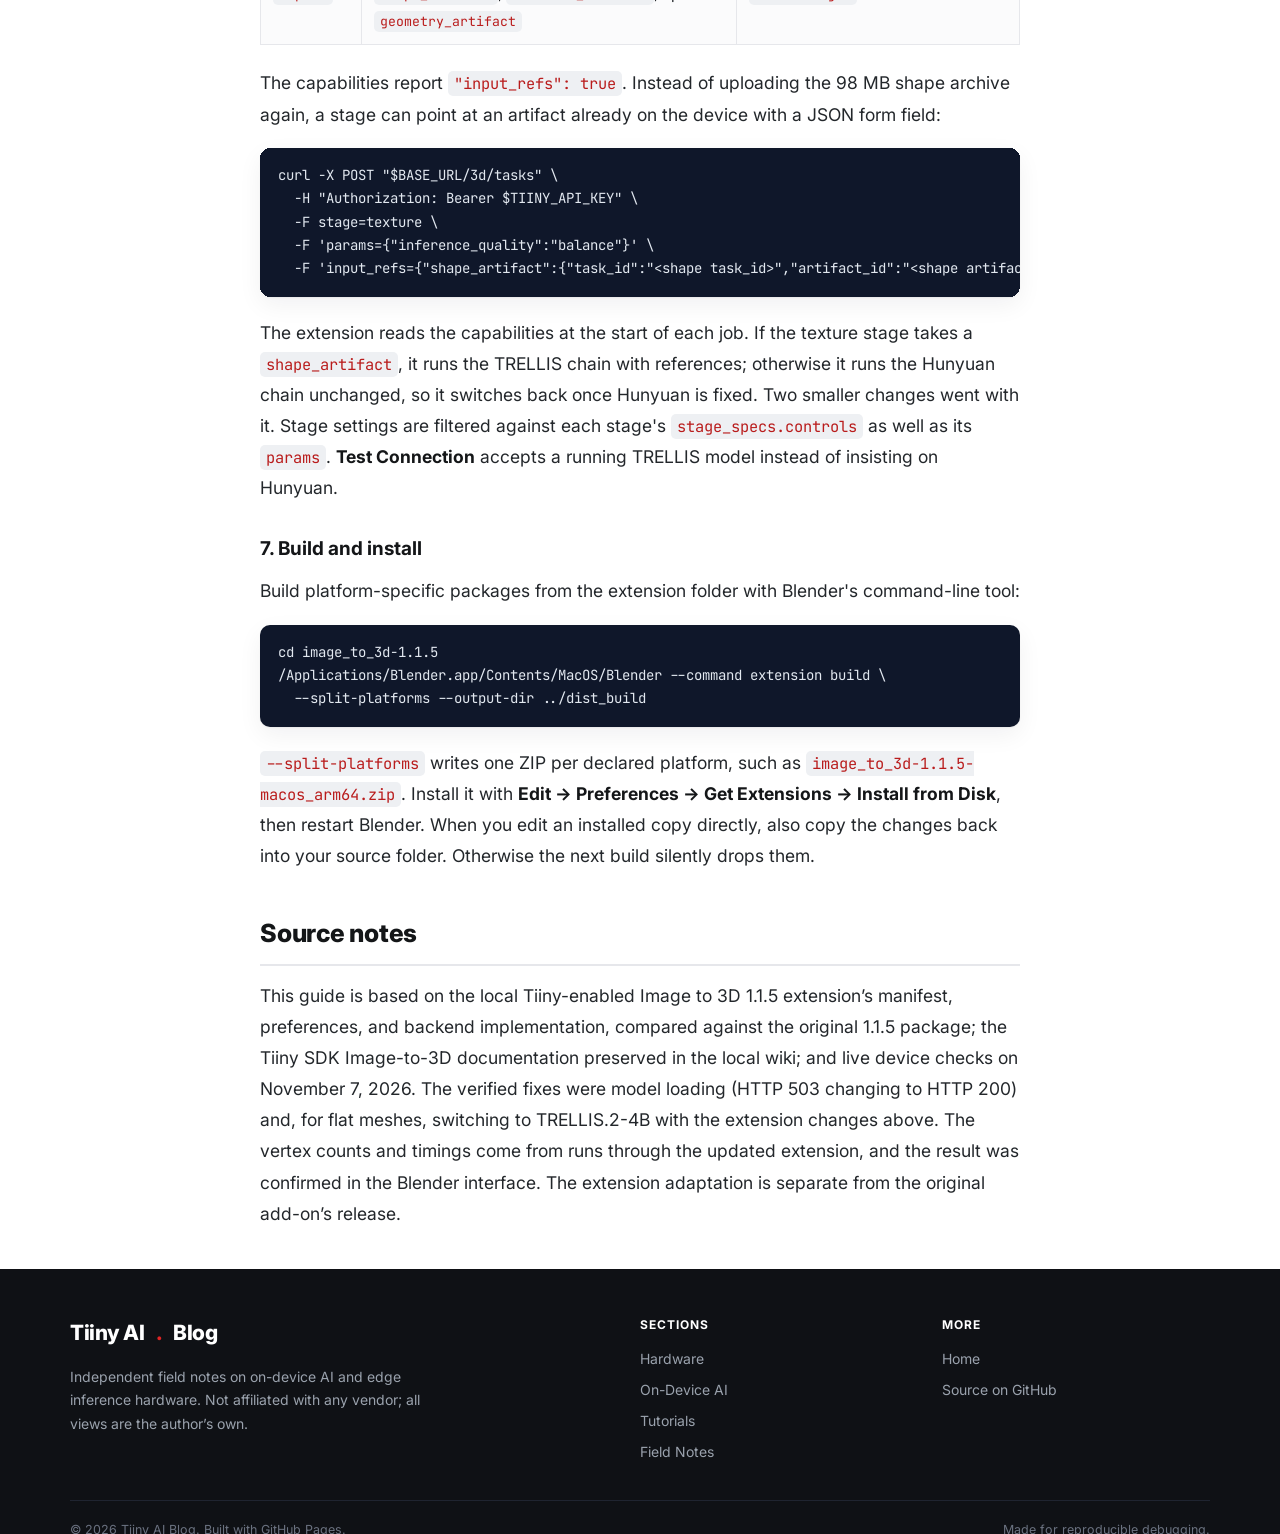
==== commit 55ac8db2: "Add flat-square fix and macOS port guide to Blender post Extend the Image to 3D in Blender with Tiin" ====
--- a/posts/blender-image-to-3d-tiiny.html
+++ b/posts/blender-image-to-3d-tiiny.html
@@ -4,7 +4,7 @@
 <meta charset="utf-8">
 <meta name="viewport" content="width=device-width, initial-scale=1">
 <title>Image to 3D in Blender with Tiiny — Tiiny AI Blog</title>
-<meta name="description" content="Set up the Tiiny-enabled Image to 3D Blender extension, load Hunyuan3D-2.1, and resolve the Test Connection HTTP 503 error.">
+<meta name="description" content="Set up the Tiiny-enabled Image to 3D Blender extension, fix the HTTP 503 error and flat-square meshes, and port the Windows-only extension to macOS.">
 <link rel="preconnect" href="https://fonts.googleapis.com">
 <link rel="preconnect" href="https://fonts.gstatic.com" crossorigin>
 <link href="https://fonts.googleapis.com/css2?family=Inter:wght@400;600;700;800&family=JetBrains+Mono:wght@400;600&display=swap" rel="stylesheet">
@@ -36,12 +36,13 @@
 <article class="article">
 <div class="crumbs"><a href="../index.html">Home</a> &nbsp;›&nbsp; Tutorials &nbsp;›&nbsp; Blender</div>
 <span class="cat">Tutorials · Image to 3D</span>
-<h1 class="title">Image to 3D in Blender with Tiiny: Setup and the HTTP 503 Fix</h1>
-<p class="dek">Connect Blender to Hunyuan3D on your Tiiny device, and check that the model is actually running before you generate.</p>
-<div class="byline"><span class="avatar">T</span><div><div class="who">Tae Lee</div><div class="sub">November 7, 2026 · 6 min read · Tutorial</div></div></div>
+<h1 class="title">Image to 3D in Blender with Tiiny: Setup, Fixes, and a macOS Port</h1>
+<p class="dek">Connect Blender to Hunyuan3D or TRELLIS.2 on your Tiiny device, fix the errors that stop it, and port the Windows-only extension to macOS.</p>
+<div class="byline"><span class="avatar">T</span><div><div class="who">Tae Lee</div><div class="sub">November 7, 2026 · 14 min read · Tutorial</div></div></div>
 <div class="prose">
-<p>Blender’s Image to 3D add-on can send a reference image to a Tiiny device running Hunyuan3D-2.1 and bring the generated mesh back into your scene. The setup has two parts: configure Blender’s connection, and load the 3D model on the device. A downloaded model alone is not enough.</p>
-<p>These notes cover my locally adapted <strong>Image to 3D 1.1.5</strong> extension with a Tiiny backend. The stock add-on may not include these settings. This post does not distribute the adapted extension; you need a Tiiny-enabled package before following the Blender steps.</p>
+<p>Blender’s Image to 3D add-on can send a reference image to a Tiiny device running Hunyuan3D-2.1 or TRELLIS.2-4B and bring the generated mesh back into your scene. The setup has two parts: configure Blender’s connection, and load the 3D model on the device. A downloaded model alone is not enough.</p>
+<p>These notes cover my locally adapted <strong>Image to 3D 1.1.5</strong> extension with a Tiiny backend. The stock add-on is Windows-only and does not include these settings. This post does not distribute the adapted extension. Before following the Blender steps you need a Tiiny-enabled package, or you can build one yourself as described in <a href="#adapting-the-windows-only-extension-for-macos">Adapting the Windows-only extension for macOS</a>.</p>
+<p>The post covers two fixes: the <a href="#fix-test-connection-returns-http-503">HTTP 503 connection error</a>, and a <a href="#fix-the-model-comes-out-as-a-flat-square">model that comes out as a flat square</a>.</p>
 <h2 id="what-you-need">What you need</h2>
 <ul><li>Blender 4.2 or later, as declared by this extension’s manifest. The adapted package lists Windows x64 and macOS ARM64 support.</li><li>The Tiiny-enabled Image to 3D extension ZIP.</li><li>An activated, unlocked Tiiny device reachable from your computer over USB networking or your local network.</li><li>TiinyOS service version 0.1.35 or later, according to the SDK documentation checked for this setup.</li><li>The device’s IP address and API key, plus the Tiiny CLI for the commands below.</li><li>A reference image with a clearly visible subject. A simple background makes a useful first test.</li></ul>
 <p>In this configuration, Hunyuan inference runs on the Tiiny device. On macOS, choose the Hunyuan engine in the add-on; the local CUDA engines are a separate workflow.</p>
@@ -66,12 +67,12 @@
 <h2 id="3-install-and-configure-the-blender-extension">3. Install and configure the Blender extension</h2>
 <p>In Blender, open <strong>Edit → Preferences → Get Extensions</strong>, open the menu, and choose <strong>Install from Disk</strong>. Select your Tiiny-enabled extension ZIP. Enable <strong>Image to 3D</strong> under <strong>Add-ons</strong>, then expand its preferences. Menu placement can vary by Blender version.</p>
 <p>In the Tiiny settings:</p>
-<ol><li>Enable <strong>Use Tiiny AI for Hunyuan3D-2.1</strong>.</li><li>Set <strong>Base URL</strong> to <code>http://&lt;device-ip&gt;/v1</code>, replacing the placeholder with your device’s address. Include <code>/v1</code>; do not append <code>/3d</code> here.</li><li>Choose <strong>Key Storage</strong> and provide the device’s <strong>API Key</strong>. The adapted extension supports Preferences, macOS Keychain, and an environment variable.</li><li>Leave <strong>Auth Header</strong> at <strong>Authorization: Bearer</strong> unless your deployment requires another header.</li><li>Leave <strong>Remove Background on Tiiny</strong> enabled for an ordinary photo. You can turn it off for an image already cut out.</li><li>If Blender reports network access is disabled, enable <strong>Preferences → System → Allow Online Access</strong>.</li><li>Click <strong>Test Connection</strong> and wait for the result. Save your preferences if automatic saving is disabled.</li></ol>
+<ol><li>Enable <strong>Use Tiiny AI for Hunyuan3D-2.1</strong>.</li><li>Set <strong>Base URL</strong> to <code>http://&lt;device-ip&gt;/v1</code>, replacing the placeholder with your device’s address. Include <code>/v1</code>; do not append <code>/3d</code> here.</li><li>Choose <strong>Key Storage</strong> and provide the device’s <strong>API Key</strong>. The adapted extension supports Preferences, macOS Keychain, and an environment variable.</li><li>Leave <strong>Auth Header</strong> at <strong>Authorization: Bearer</strong> unless your deployment requires another header.</li><li>Leave <strong>Remove Background on Tiiny</strong> enabled for an ordinary photo. You can turn it off for an image already cut out. On my device this step currently fails and the job quietly continues with the original picture; see <a href="#fix-the-model-comes-out-as-a-flat-square">the flat-square fix</a>.</li><li>If Blender reports network access is disabled, enable <strong>Preferences → System → Allow Online Access</strong>.</li><li>Click <strong>Test Connection</strong> and wait for the result. Save your preferences if automatic saving is disabled.</li></ol>
 <p>For macOS Keychain storage, use the key-storage button shown after selecting that option. Preferences storage masks the key on screen but stores it as plain text in Blender’s preferences. The environment-variable option reads <code>IMG3D_TIINY_API_KEY</code> from Blender’s process environment; set it before launching Blender.</p>
 <h2 id="4-generate-your-first-mesh">4. Generate your first mesh</h2>
 <p>Open the add-on’s <strong>Image to 3D</strong> viewport interface, select <strong>Hunyuan</strong>, and choose a reference image. Start with a modest quality setting and click <strong>Generate 3D</strong>. Watch the stage and progress display while the device works.</p>
 <p>The API pipeline consists of background removal, shape generation, optional simplification, texturing, and export. The adapted backend downloads the resulting GLB and imports it into Blender. Inspect the geometry, materials, orientation, and scale before using the asset in a larger scene. Save the Blender project once you have a result you want to keep.</p>
-<p>The connection and model-loading checks below were verified against the physical device. A complete image-to-mesh generation was not measured in this troubleshooting session, so these notes make no generation-time or output-quality claim.</p>
+<p>The connection and model-loading checks below were verified against the physical device. Complete generations were later verified with TRELLIS.2-4B; the timings are in <a href="#fix-the-model-comes-out-as-a-flat-square">the flat-square fix</a>.</p>
 <h2 id="fix-test-connection-returns-http-503">Fix: Test Connection returns HTTP 503</h2>
 <p>The error that prompted this guide was:</p>
 <pre><code>No 3D model is running on Tiiny - load Hunyuan3D-2.1 on the device first (HTTP 503)</code></pre>
@@ -86,8 +87,83 @@
 <h2 id="other-connection-failures">Other connection failures</h2>
 <ul><li><strong>No device connected in the CLI:</strong> run <code>tiiny scan</code>, then <code>tiiny connect &lt;device-ip&gt;</code>.</li><li><strong>Timeout or connection refused:</strong> check the current device IP, USB or network connection, and Blender’s network-access setting.</li><li><strong>HTTP 401 or 403:</strong> check the API key, selected key source, and authentication header.</li><li><strong>HTTP 404:</strong> check that the base URL ends in <code>/v1</code> and that the installed service supports Image-to-3D.</li><li><strong>503 after a restart or model change:</strong> inspect <code>tiiny ls -l</code> again and load Hunyuan3D if it is absent.</li></ul>
 <p>For the failure observed here, the repeatable fix was <code>tiiny load Tencent/Hunyuan3d-2.1</code>, followed by a successful health check and another Blender connection test.</p>
+<h2 id="fix-the-model-comes-out-as-a-flat-square">Fix: the model comes out as a flat square</h2>
+<p>The connection worked and generation finished, but the imported model was a flat square: the whole picture, background included, turned into a thin slab, with the subject painted on its front.</p>
+<h3 id="check-what-you-actually-got">Check what you actually got</h3>
+<p>Don't judge by the bounding box alone. My broken results measured about 2 × 2 × 1.4 units, which looks like a solid object. Hunyuan3D generates inside a cube from -1 to 1, so a result that touches the cube on two axes is suspicious. Split the mesh into loose parts (<strong>Edit Mode → Mesh → Separate → By Loose Parts</strong>) and look at the thickness. Mine was one or more flat sheets about 0.014 units thick, one voxel of the generation grid, or a scattering of small flat fragments. A healthy result is one solid piece shaped like the subject.</p>
+<h3 id="what-it-was-not">What it was not</h3>
+<p>I worked through the likely causes in order. None of these fixed it:</p>
+<ul><li><strong>Remove Background was off.</strong> That is a real cause for photos with a solid background: Hunyuan3D treats every opaque pixel as part of the object. Turning it on did not help here, for the reason below.</li><li><strong>The input image.</strong> A properly cut-out PNG (70% of pixels fully transparent) gave the same result as the same cut-out flattened onto white.</li><li><strong>Quality settings.</strong> Draft and standard precision both came back flat.</li><li><strong>Other models sharing the device.</strong> Unloading Qwen so Hunyuan ran alone changed nothing.</li><li><strong>A bad download.</strong> <code>tiiny unload</code>, <code>tiiny rm</code>, <code>tiiny download</code>, and <code>tiiny load</code> for <code>Tencent/Hunyuan3d-2.1</code> gave a fresh store copy that failed identically.</li></ul>
+<h3 id="the-cause-the-3d-model-on-the-device">The cause: the 3D model on the device</h3>
+<p>To take Blender out of the picture, I sent each stage straight to the device's API and measured the meshes it returned. Two faults showed up on the device itself:</p>
+<p><strong>The background stage fails</strong> with:</p>
+<pre><code>BriefNet ONNX model not found: /model/BriefNet</code></pre>
+<p>The extension treats a failed background stage as non-fatal. It shows "Background removal failed on Tiiny - using the picture as it is" in the progress line and sends the original picture to the shape stage, so the toggle in Blender has no effect.</p>
+<p><strong>Hunyuan3D's shape stage returns flat one-voxel sheets</strong> for every input. The 3D health check still says <code>ok</code> and <code>tiiny ls -l</code> shows the model loaded, so neither catches it.</p>
+<p>The fault reproduced on a clean reinstall, so it lies in the model package or the device's 3D server (<code>image-to-3d_server</code> 2.0.0), not on the computer. I reported it to Tiiny support with the error above and the mesh measurements.</p>
+<h3 id="workaround-use-trellis2-4b">Workaround: use TRELLIS.2-4B</h3>
+<p>TRELLIS.2-4B, a second Image-to-3D model in the Tiiny store, produced correct meshes from the same image on the same device and server:</p>
+<pre><code>tiiny unload Tencent/Hunyuan3d-2.1
+tiiny download microsoft/TRELLIS.2-4B   # skip if `tiiny ls` already lists it
+tiiny load microsoft/TRELLIS.2-4B</code></pre>
+<p>TRELLIS chains its stages differently from Hunyuan, so the extension needs support for it; the changes are covered under <a href="#6-supporting-trellis2">Supporting TRELLIS.2</a>. With that in place, keep <strong>Hunyuan</strong> selected as the engine in the Image to 3D panel. That choice routes generation to the Tiiny device, which runs whichever 3D model is loaded.</p>
+<p>From the cut-out cat at High quality with 40,000 faces, my measured runs were:</p>
+<table><thead><tr><th>Run</th><th>Stages</th><th>Time</th><th>Result</th></tr></thead><tbody><tr><td>Textured, 1024 px</td><td>shape, simplify, texture, export</td><td>6.6 min</td><td>Solid painted cat, about 34,000 vertices</td></tr><tr><td>Untextured</td><td>shape, simplify</td><td>4.3 min</td><td>Clean cat-shaped mesh, about 18,000 vertices</td></tr></tbody></table>
+<p>Background removal shares the missing BriefNet model, so it fails with TRELLIS too. Until the device is fixed, feed it a PNG with a transparent background and leave <strong>Remove Background on Tiiny</strong> off.</p>
+<h3 id="two-traps-along-the-way">Two traps along the way</h3>
+<ul><li><strong>Restart Blender after changing the extension.</strong> Saving new files into the extension folder doesn't change the copy Blender already has in memory. Quit with ⌘Q and reopen; closing the window is not enough. My first two attempts after the change failed because Blender was still running the old code.</li><li><strong>Don't click Generate again after an HTTP 502.</strong> A 502 on upload can arrive after the device has already accepted the task. A second click then gets HTTP 429 ("only one request may execute at a time"). Wait a few minutes for the first task to finish.</li></ul>
+<h2 id="adapting-the-windows-only-extension-for-macos">Adapting the Windows-only extension for macOS</h2>
+<p>The published Image to 3D 1.1.5 declares <code>platforms = ["windows-x64"]</code>. Its engines (TRELLIS.2, Pixal3D, Hi3D, Klein, and local Hunyuan3D) run on an NVIDIA GPU through CUDA, which Macs do not have. The port does not try to run those engines on Apple silicon. Instead it keeps all of the add-on's user interface and import code, and sends Hunyuan jobs to the Tiiny device over the network.</p>
+<p>The add-on is licensed GPL-3.0-or-later, so you may modify it for your own use. If you redistribute a modified build, the GPL's source and license terms apply.</p>
+<p>Keep an untouched copy of the original folder before you start. I kept mine as <code>image_to_3d-1.1.5.bak_orig</code> and compared against it throughout.</p>
+<h3 id="1-declare-macos-in-the-manifest">1. Declare macOS in the manifest</h3>
+<p>In <code>blender_manifest.toml</code>, add the platform and describe the new network use:</p>
+<pre><code># macos-arm64: Hunyuan3D-2.1 runs on a Tiiny AI device on the local network;
+# the local CUDA engines (TRELLIS.2, Pixal3D, Hi3D, Klein) are Windows only
+platforms = [&quot;windows-x64&quot;, &quot;macos-arm64&quot;]
+
+[permissions]
+network = &quot;Download AI models, connect to your Tiiny AI device&quot;
+files = &quot;Read pictures, install the engine and models&quot;</code></pre>
+<p>The original files use Windows (CRLF) line endings. Converting them to LF is harmless, but it makes a plain <code>diff</code> against the original show every line as changed. Use <code>diff --strip-trailing-cr</code> to see the real edits.</p>
+<h3 id="2-move-windows-only-calls-behind-one-helper">2. Move Windows-only calls behind one helper</h3>
+<p>The add-on called Windows APIs directly in several places. I gathered them into a new <code>platform_util.py</code> so the rest of the code loads and runs on a Mac:</p>
+<table><thead><tr><th>Windows original</th><th>Helper</th><th>macOS behaviour</th></tr></thead><tbody><tr><td><code>env\Scripts\python.exe</code></td><td><code>venv_python(env_dir)</code></td><td><code>env/bin/python</code></td></tr><tr><td><code>taskkill /PID … /T /F</code></td><td><code>kill_tree(p)</code></td><td><code>SIGTERM</code> to the process group, then <code>SIGKILL</code></td></tr><tr><td><code>creationflags=0x08000000</code> (no console window)</td><td><code>NOWINDOW</code></td><td><code>0</code>; POSIX rejects that flag</td></tr><tr><td>Windows memory query</td><td><code>mem_gb()</code></td><td><code>sysctl hw.memsize</code> and <code>vm_stat</code></td></tr></tbody></table>
+<p>Then replace each direct call in <code>__init__.py</code> with the helper, for example <code>platform_util.venv_python(...)</code> and <code>platform_util.kill_tree(p)</code>.</p>
+<h3 id="3-decide-which-backend-runs-each-engine">3. Decide which backend runs each engine</h3>
+<p>A single function answers, for each engine, whether it runs locally, on the Tiiny device, or not at all on this machine:</p>
+<pre><code>def backend_for(engine):
+    &quot;&quot;&quot;&#x27;TIINY&#x27;, &#x27;LOCAL&#x27;, or None when this machine cannot run the engine.&quot;&quot;&quot;
+    if engine == &quot;HUNYUAN&quot; and tiiny_on():
+        return &quot;TIINY&quot;
+    if IS_MAC:
+        return None          # TRELLIS.2 / Pixal3D / Hi3D / Klein need CUDA
+    return &quot;LOCAL&quot;</code></pre>
+<p><code>engine_ready()</code>, the Generate button's <code>poll()</code>, and the panel in <code>card.py</code> all use it. On a Mac, CUDA-only engines show "needs an NVIDIA GPU (Windows)" with a hint to choose Hunyuan. A Tiiny engine without settings shows <strong>Set Up Tiiny</strong>. Features that only exist locally, such as the Hi3D refinement chain, multi-view input, and auto-enhance, are switched off for Tiiny jobs.</p>
+<h3 id="4-make-the-network-backend-look-like-the-local-engine">4. Make the network backend look like the local engine</h3>
+<p>Locally, the add-on starts a Python subprocess and reads lines like <code>PROGRESS 0.4 Building shape</code> and <code>DONE &lt;path&gt;</code> from its output. The new <code>tiiny_backend.py</code> provides a <code>TiinyProcess</code> class with the same <code>poll()</code>, <code>kill()</code>, <code>stdin</code>, and <code>stdout</code> surface as <code>subprocess.Popen</code>. It speaks the same line protocol, but runs the device's stage chain on a worker thread. Because of this, the existing reader, progress bar, cancel button, and GLB import code needed no changes; the add-on only chooses which "process" to start.</p>
+<p>Some details that mattered:</p>
+<ul><li><strong>Network calls never run on Blender's main thread.</strong> A frozen settings snapshot is taken on the main thread when the job starts.</li><li><strong>Status polls are retried on HTTP 502, 503, and 504</strong> until the job timeout. Submissions are never retried after an ambiguous failure, because the device may already be running the task.</li><li><strong>The API key is never sent to a different host.</strong> The extension refuses redirects to another host and warns about public addresses and plain HTTP.</li><li><strong>Cancel stops the worker</strong> and asks the device to cancel the running task.</li></ul>
+<h3 id="5-add-the-tiiny-settings">5. Add the Tiiny settings</h3>
+<p>New add-on preferences hold the base URL, API key source, authentication header, background-removal toggle, job timeout, and an optional CA file for HTTPS. <strong>Use Tiiny AI</strong> is on by default on macOS. The key can live in Blender's preferences (plain text on disk), the macOS login Keychain via <code>security add-generic-password</code>, or the <code>IMG3D_TIINY_API_KEY</code> environment variable. <strong>Test Connection</strong> checks health, the key, and the running model, and pairs with the device it found, so a different device answering at the same address is refused.</p>
+<h3 id="6-supporting-trellis2">6. Supporting TRELLIS.2</h3>
+<p>The Tiiny SDK documentation describes Hunyuan's chain, where each stage's output file is uploaded again as the next stage's input. TRELLIS.2 on server 2.0.0 works differently. I found the details from <code>GET /v1/3d/capabilities</code> and the server's validation errors:</p>
+<table><thead><tr><th>Stage</th><th>TRELLIS.2 input</th><th>Output</th></tr></thead><tbody><tr><td><code>shape</code></td><td><code>image</code> upload</td><td><code>trellis2_shape.zip</code> and a preview GLB</td></tr><tr><td><code>simplify</code></td><td><code>shape_artifact</code></td><td><code>trellis2_geometry.zip</code> and a preview GLB</td></tr><tr><td><code>texture</code></td><td><code>shape_artifact</code></td><td><code>trellis2_texture.zip</code></td></tr><tr><td><code>export</code></td><td><code>shape_artifact</code>, <code>material_artifact</code>, optional <code>geometry_artifact</code></td><td><code>trellis2.glb</code></td></tr></tbody></table>
+<p>The capabilities report <code>"input_refs": true</code>. Instead of uploading the 98 MB shape archive again, a stage can point at an artifact already on the device with a JSON form field:</p>
+<pre><code>curl -X POST &quot;$BASE_URL/3d/tasks&quot; \
+  -H &quot;Authorization: Bearer $TIINY_API_KEY&quot; \
+  -F stage=texture \
+  -F &#x27;params={&quot;inference_quality&quot;:&quot;balance&quot;}&#x27; \
+  -F &#x27;input_refs={&quot;shape_artifact&quot;:{&quot;task_id&quot;:&quot;&lt;shape task_id&gt;&quot;,&quot;artifact_id&quot;:&quot;&lt;shape artifact_id&gt;&quot;}}&#x27;</code></pre>
+<p>The extension reads the capabilities at the start of each job. If the texture stage takes a <code>shape_artifact</code>, it runs the TRELLIS chain with references; otherwise it runs the Hunyuan chain unchanged, so it switches back once Hunyuan is fixed. Two smaller changes went with it. Stage settings are filtered against each stage's <code>stage_specs.controls</code> as well as its <code>params</code>. <strong>Test Connection</strong> accepts a running TRELLIS model instead of insisting on Hunyuan.</p>
+<h3 id="7-build-and-install">7. Build and install</h3>
+<p>Build platform-specific packages from the extension folder with Blender's command-line tool:</p>
+<pre><code>cd image_to_3d-1.1.5
+/Applications/Blender.app/Contents/MacOS/Blender --command extension build \
+  --split-platforms --output-dir ../dist_build</code></pre>
+<p><code>--split-platforms</code> writes one ZIP per declared platform, such as <code>image_to_3d-1.1.5-macos_arm64.zip</code>. Install it with <strong>Edit → Preferences → Get Extensions → Install from Disk</strong>, then restart Blender. When you edit an installed copy directly, also copy the changes back into your source folder. Otherwise the next build silently drops them.</p>
 <h2 id="source-notes">Source notes</h2>
-<p>This guide is based on the local Tiiny-enabled Image to 3D 1.1.5 extension’s manifest, preferences, and backend implementation; the Tiiny SDK Image-to-3D documentation preserved in the local wiki; and live device checks on November 7, 2026. The verified fix was model loading and HTTP 503 changing to HTTP 200. The extension adaptation is separate from the original add-on’s release.</p>
+<p>This guide is based on the local Tiiny-enabled Image to 3D 1.1.5 extension’s manifest, preferences, and backend implementation, compared against the original 1.1.5 package; the Tiiny SDK Image-to-3D documentation preserved in the local wiki; and live device checks on November 7, 2026. The verified fixes were model loading (HTTP 503 changing to HTTP 200) and, for flat meshes, switching to TRELLIS.2-4B with the extension changes above. The vertex counts and timings come from runs through the updated extension, and the result was confirmed in the Blender interface. The extension adaptation is separate from the original add-on’s release.</p>
 </div>
 </article>
 <footer class="footer">
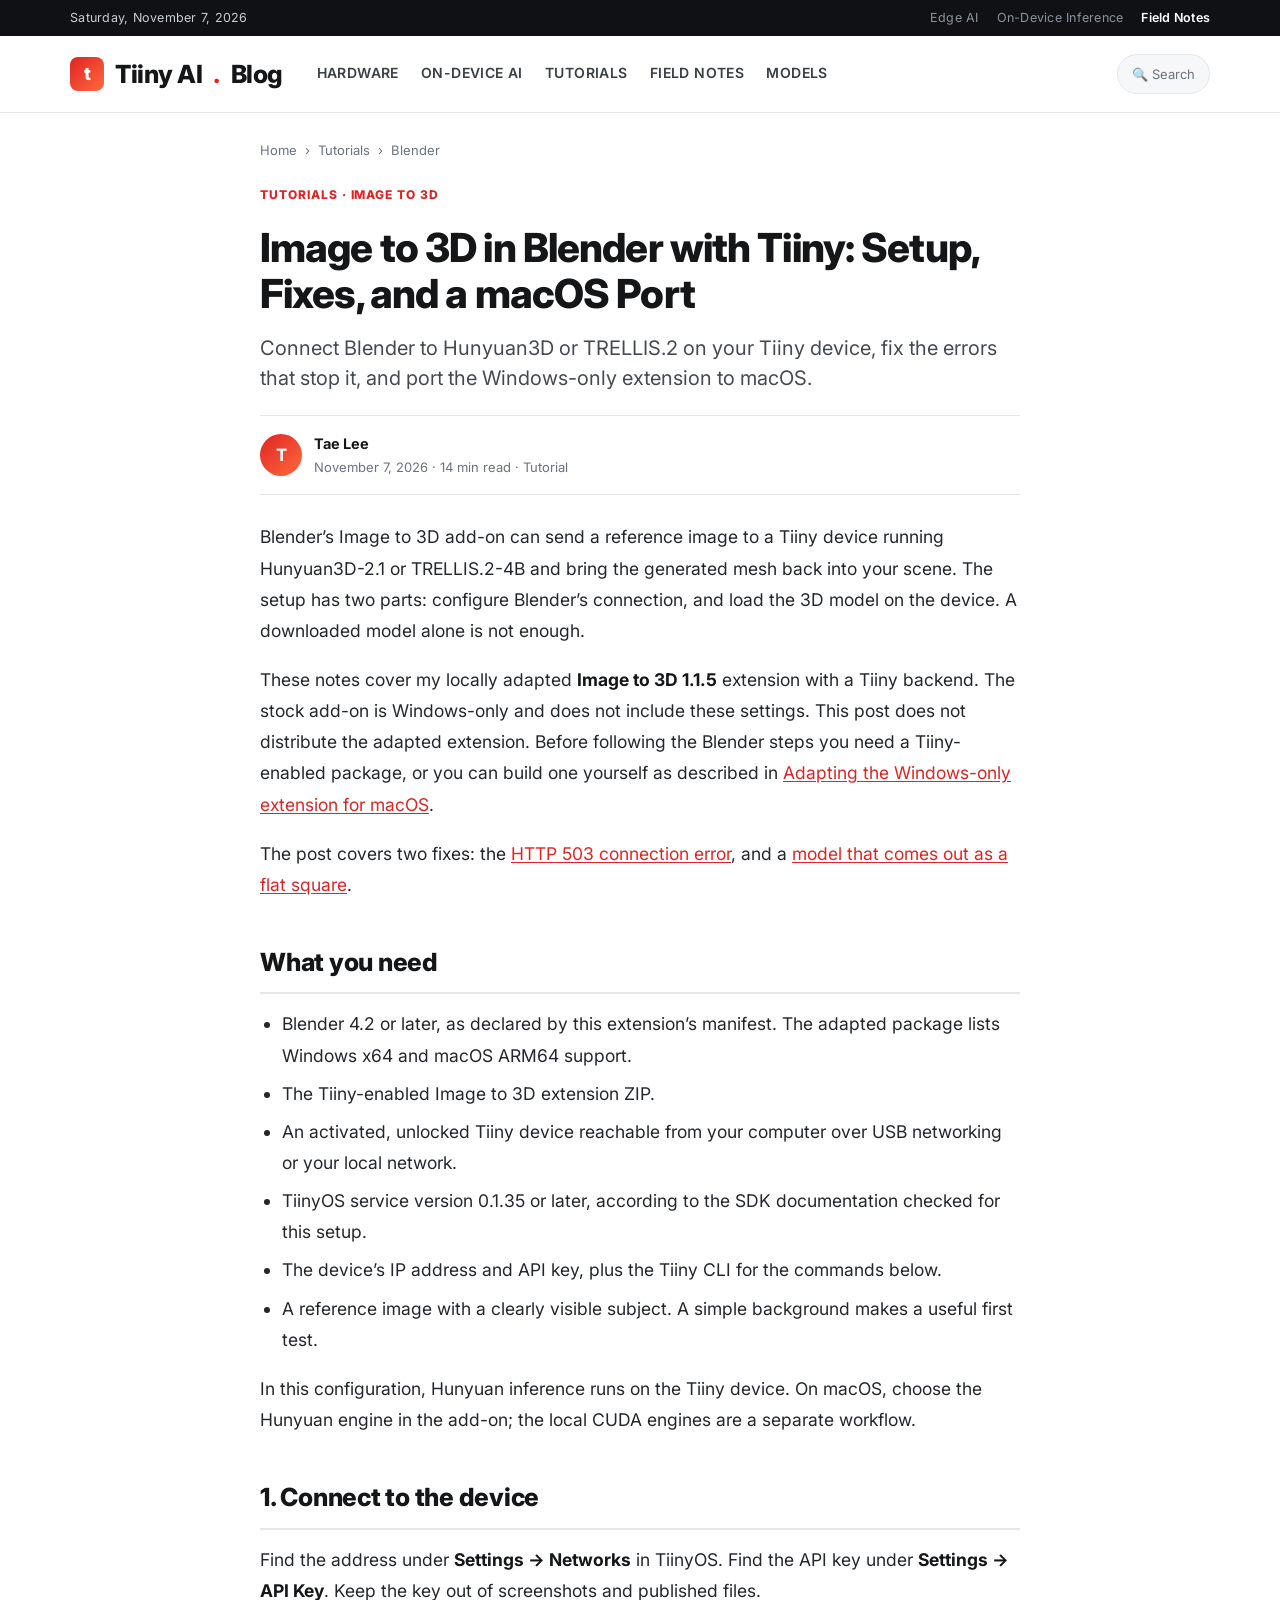
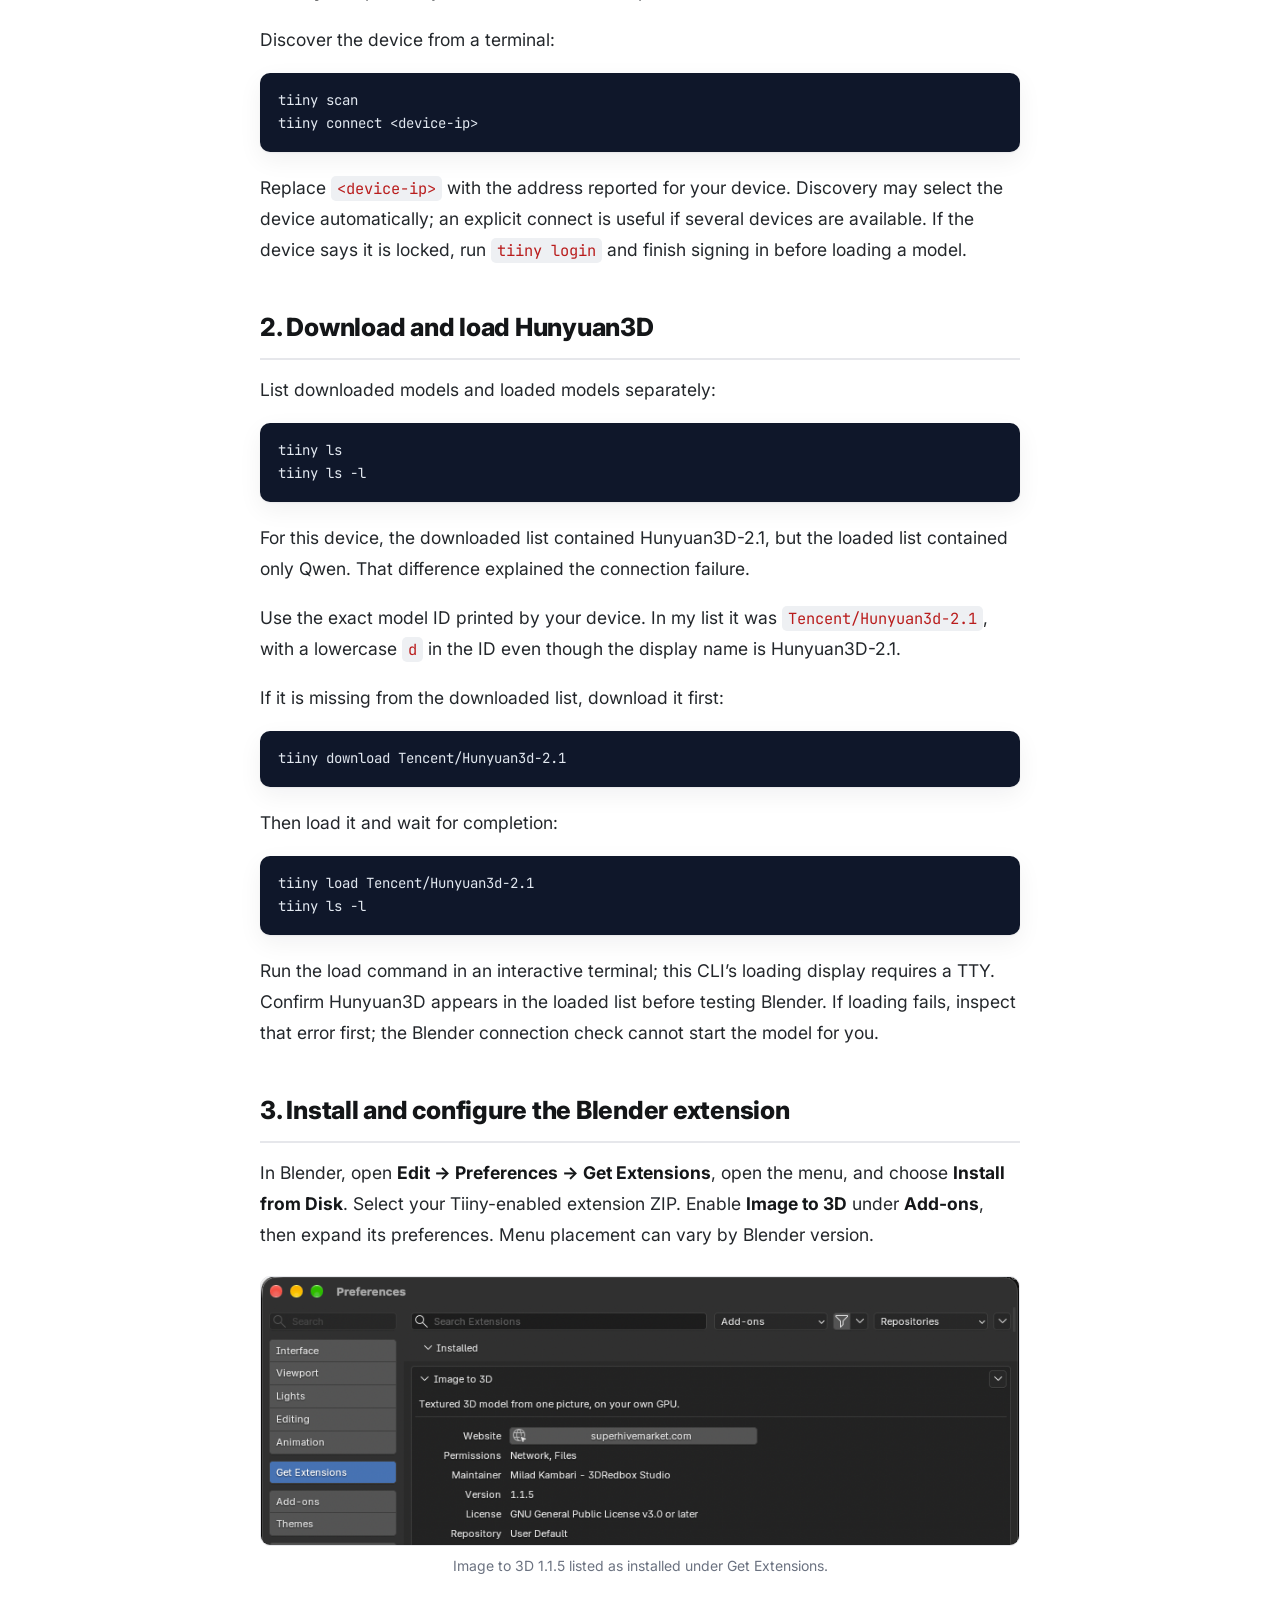
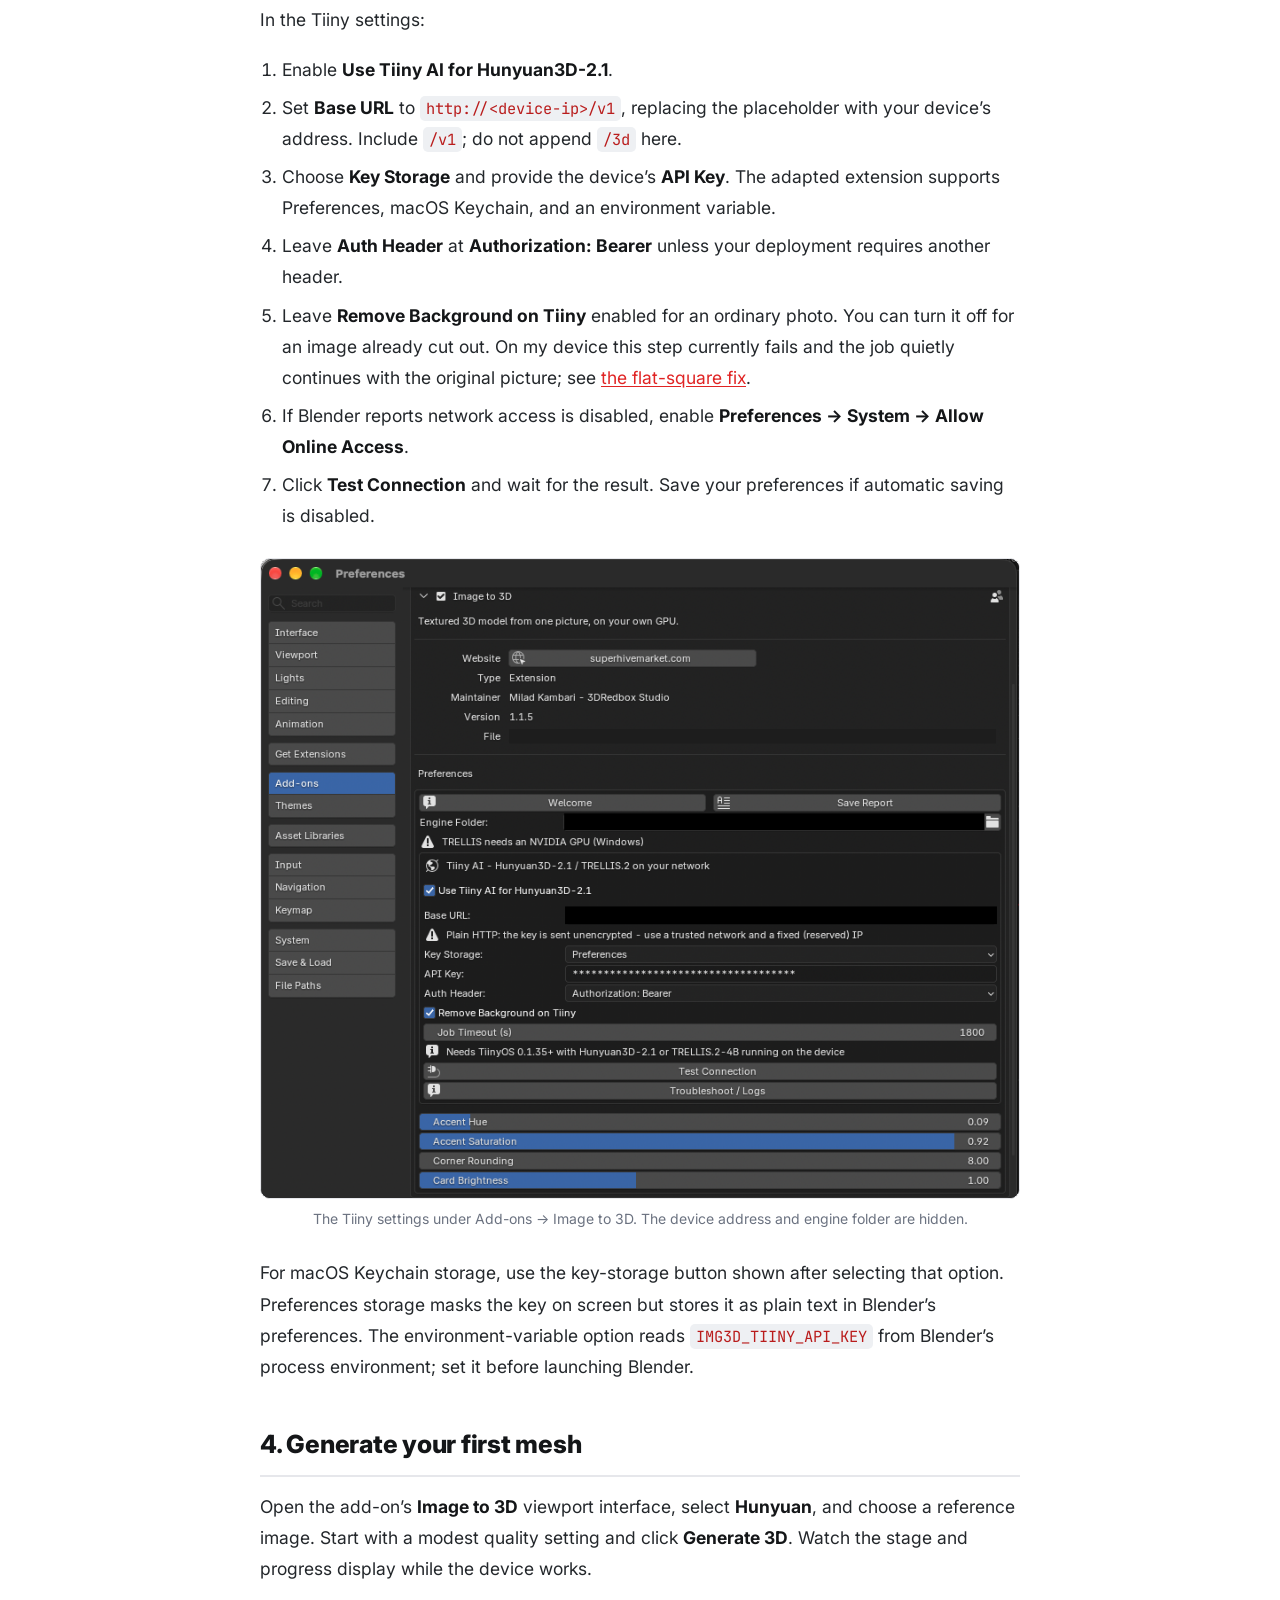
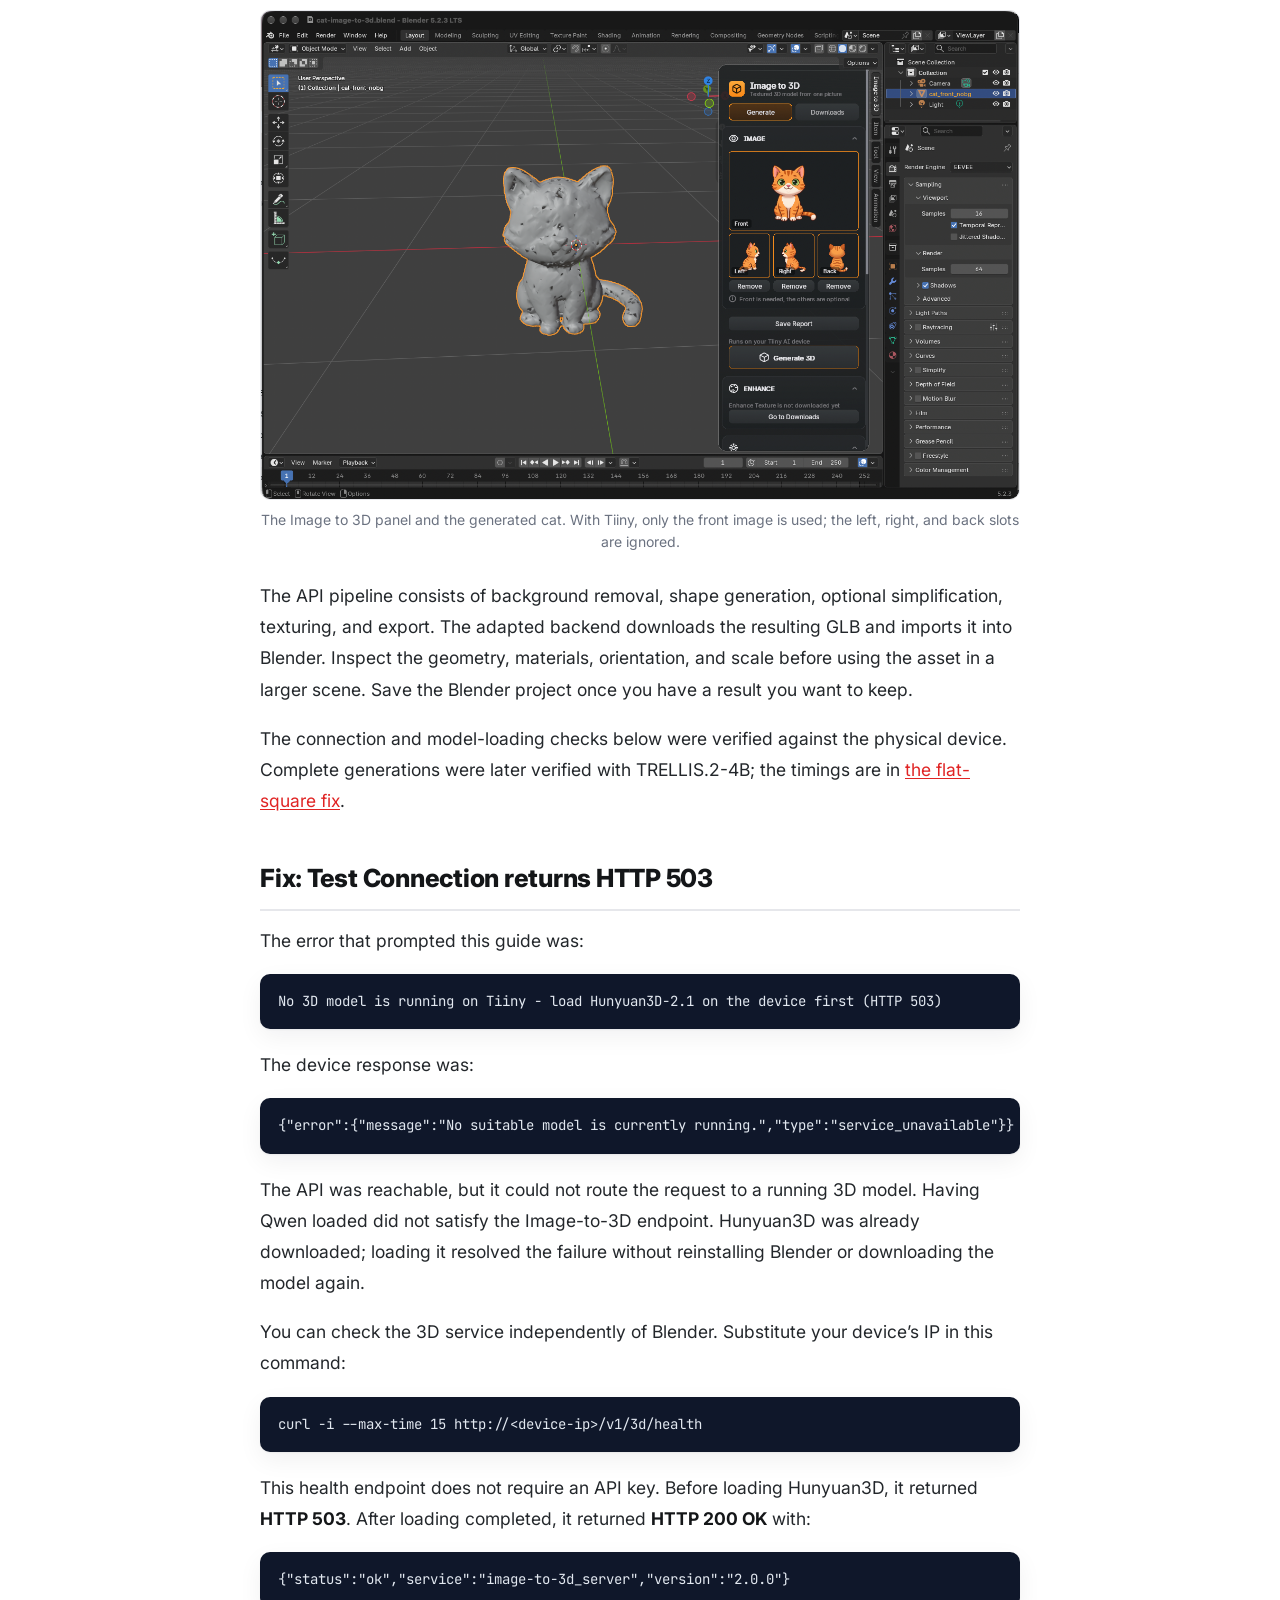
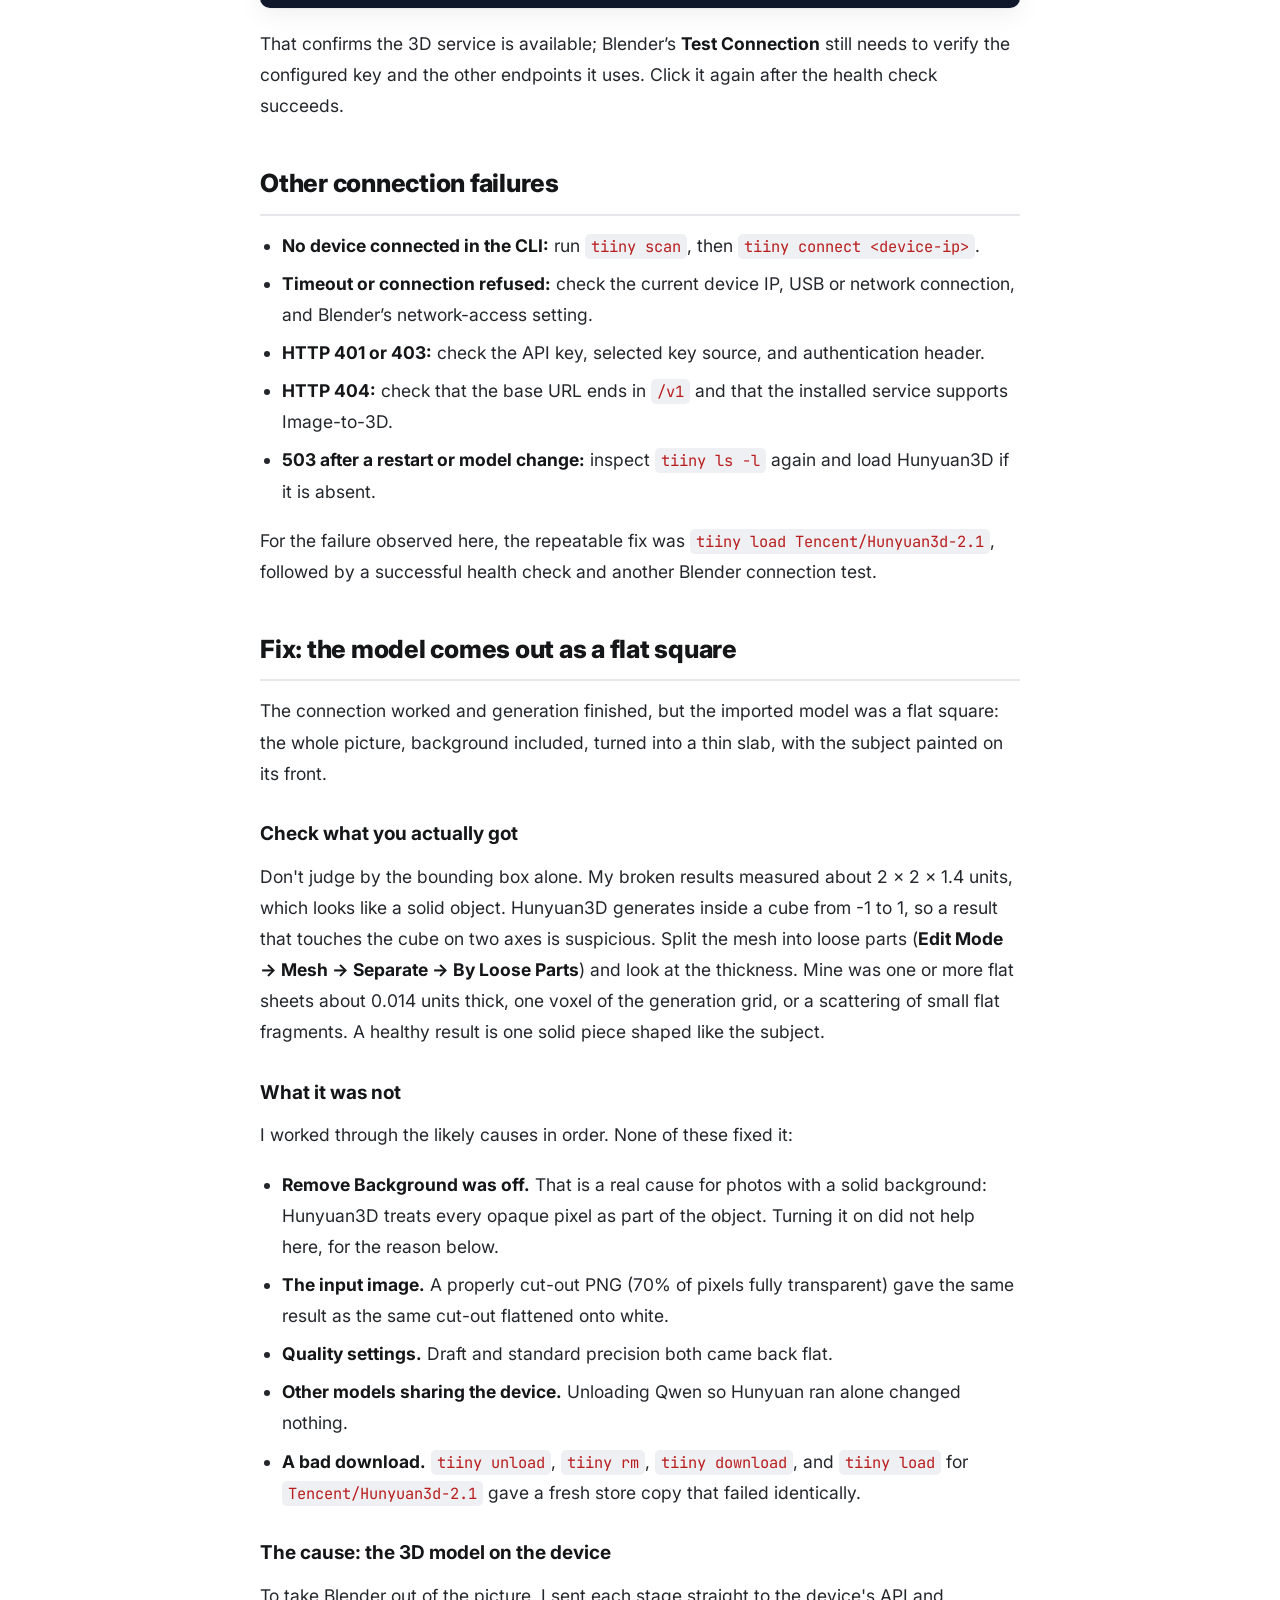
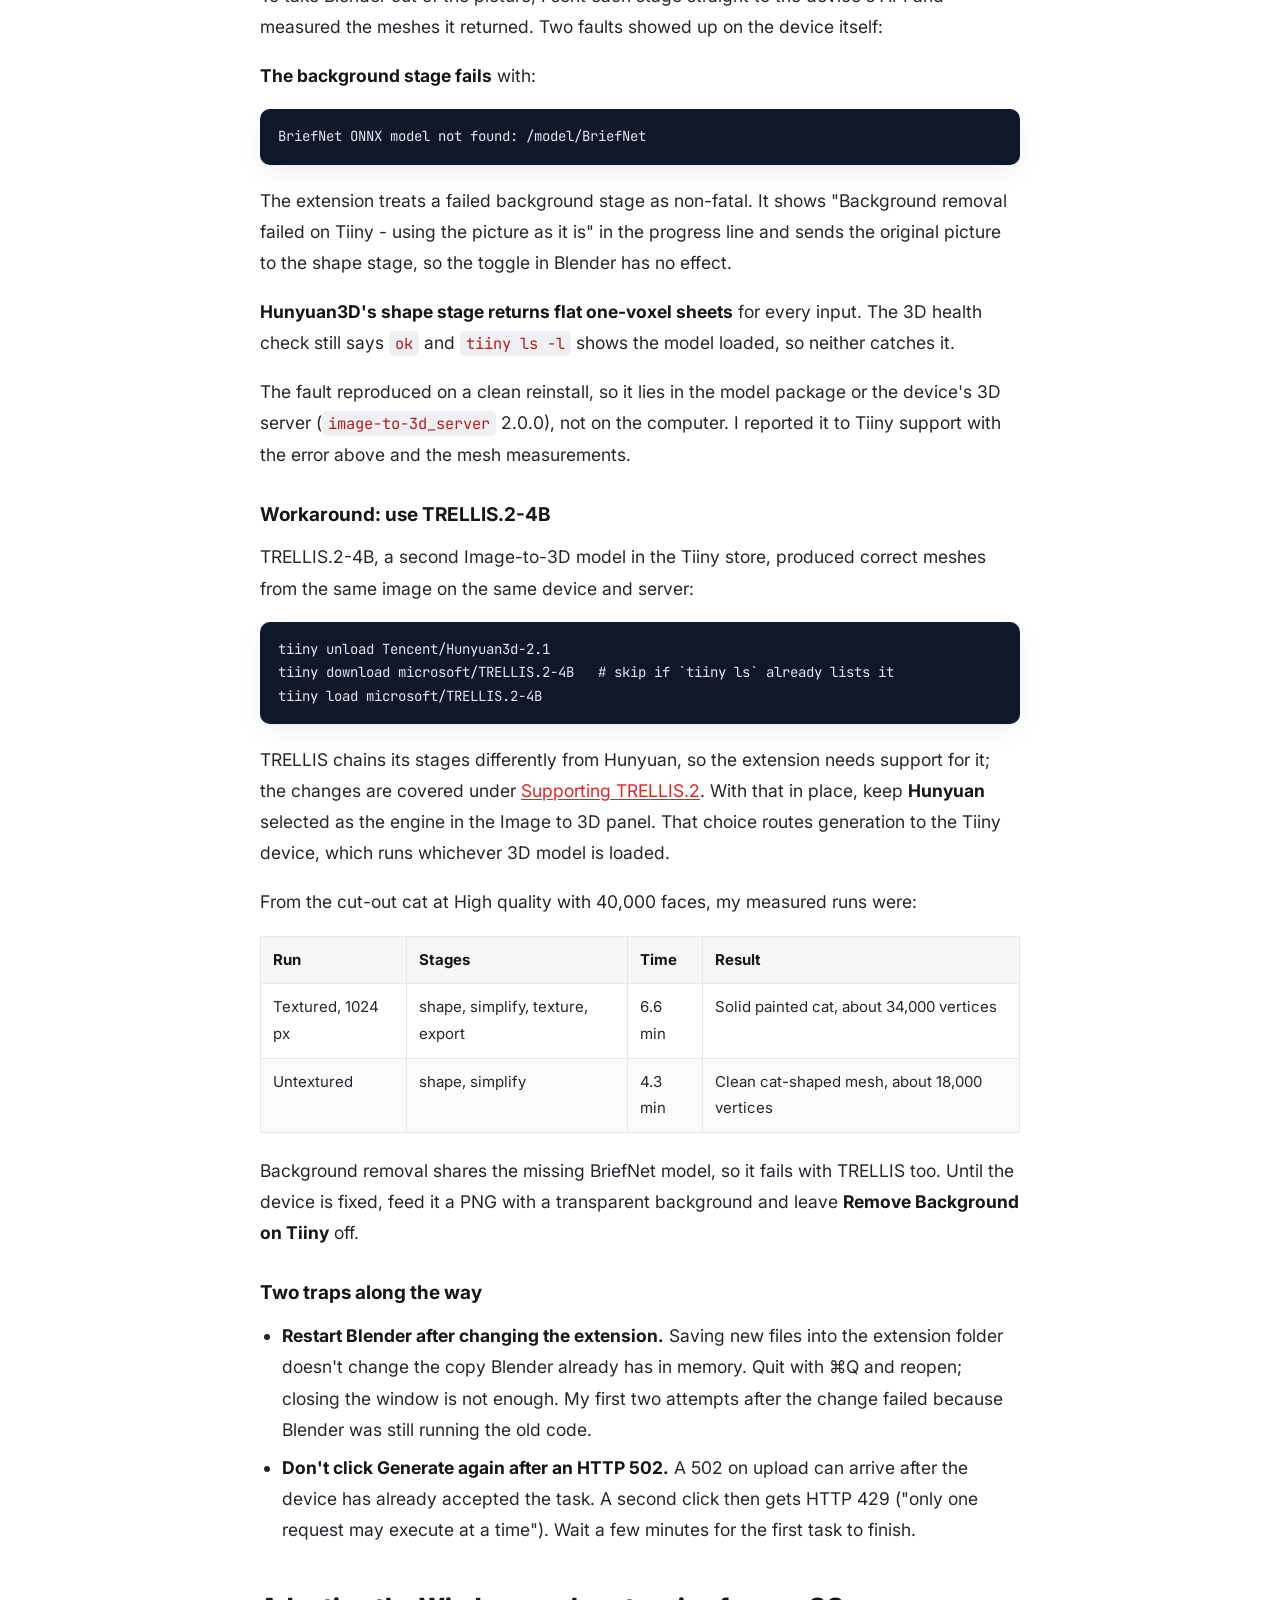
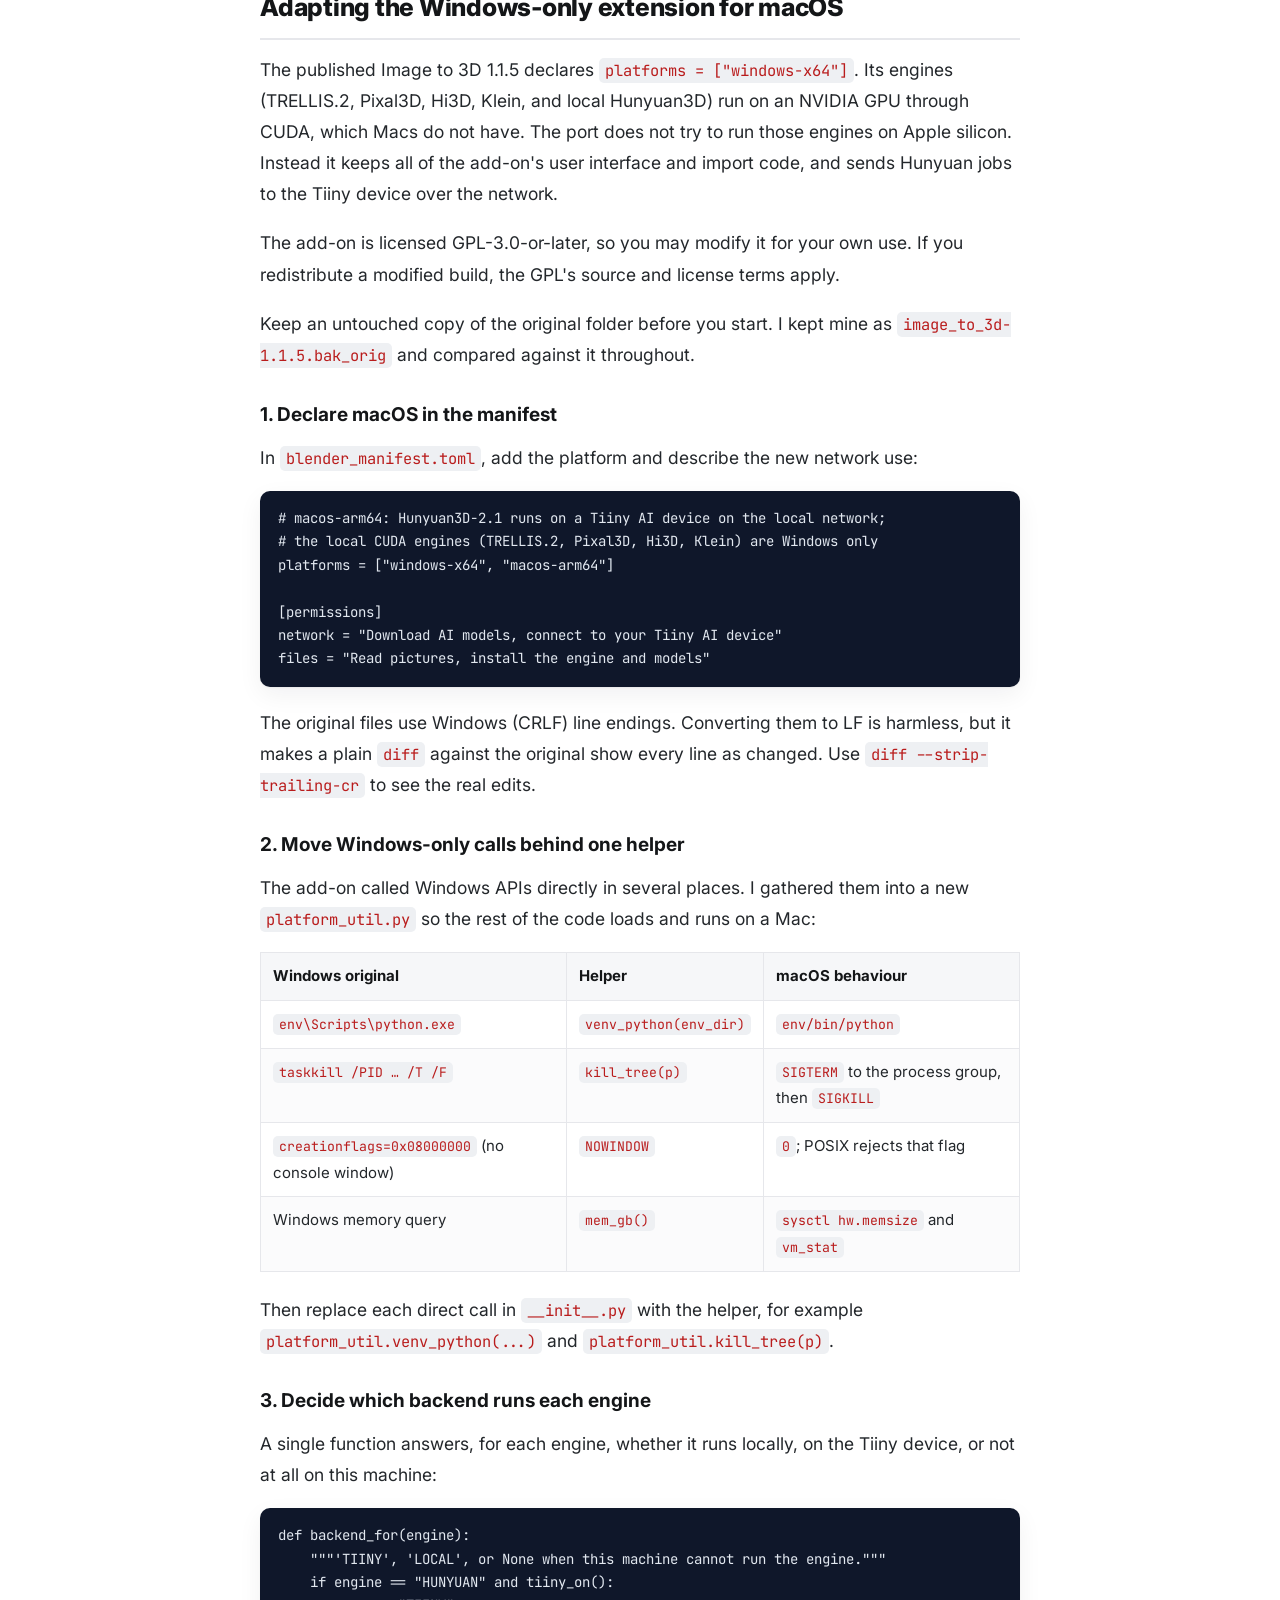
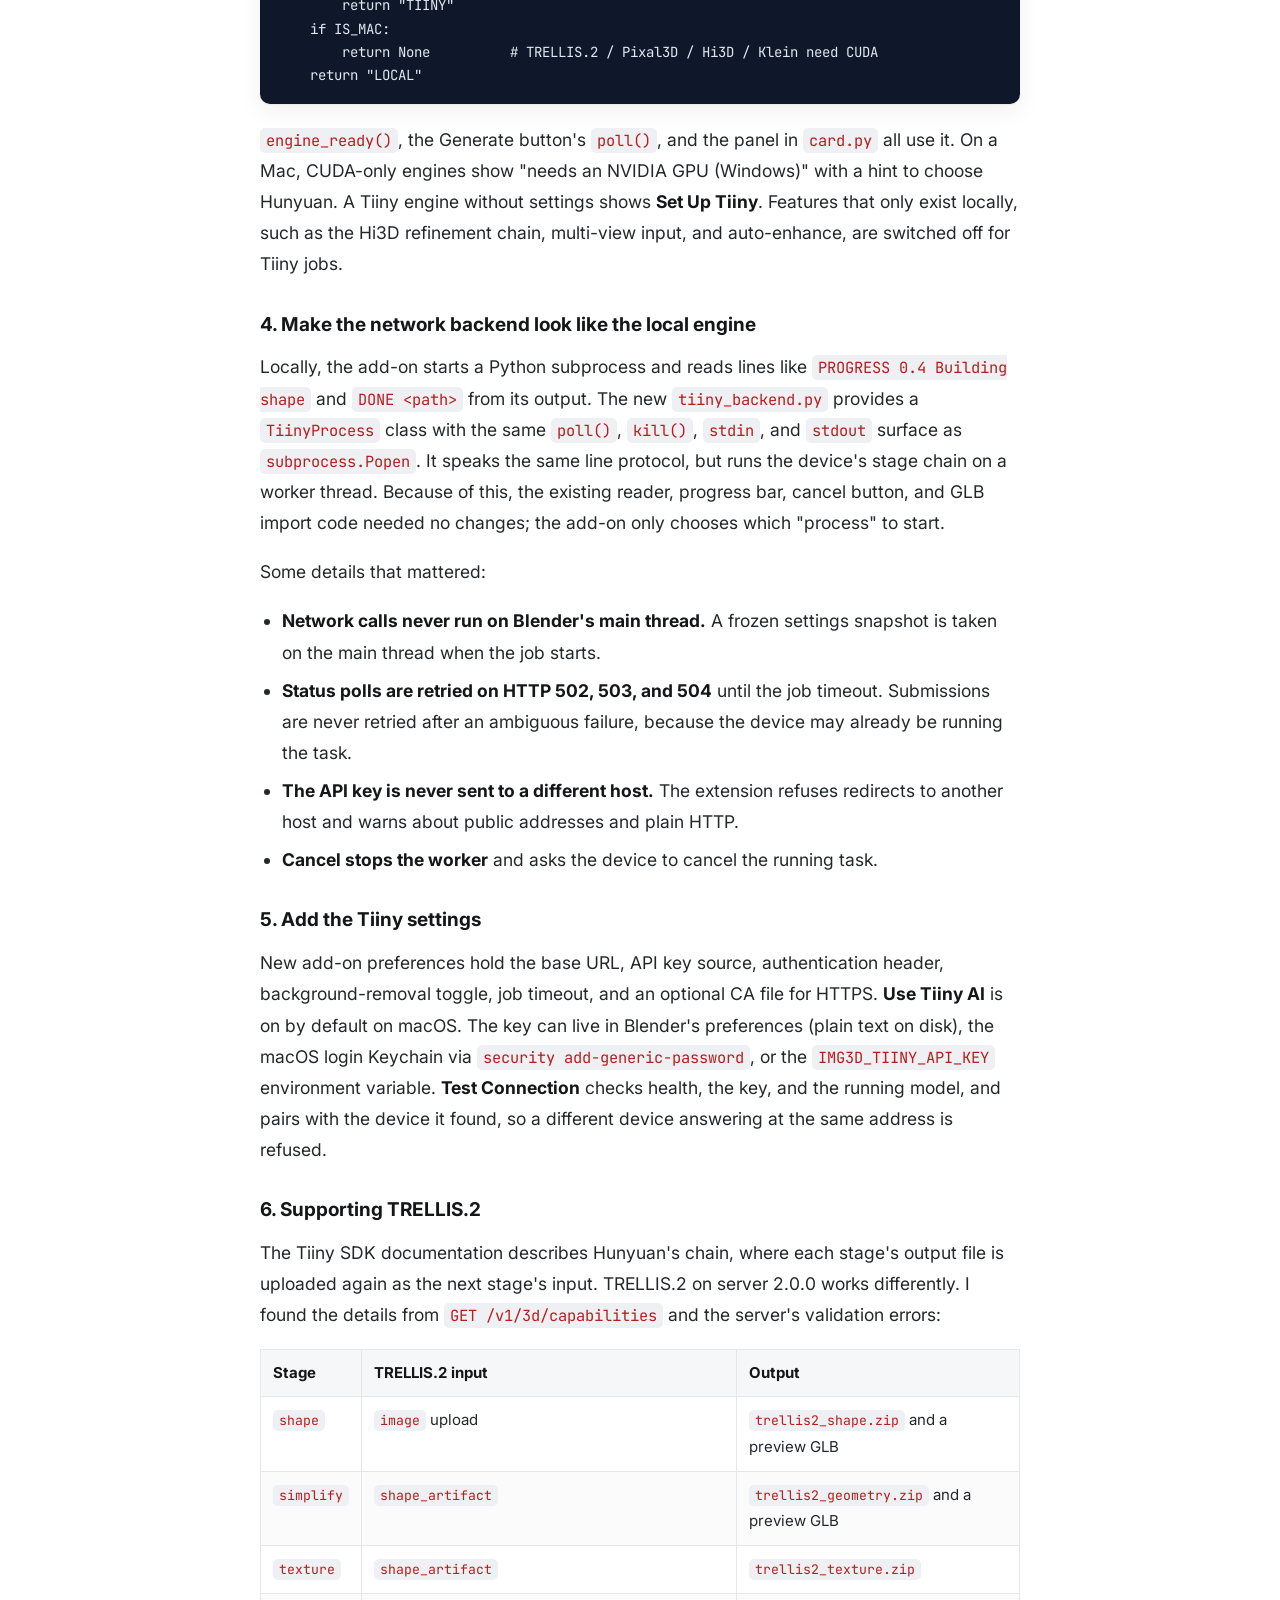
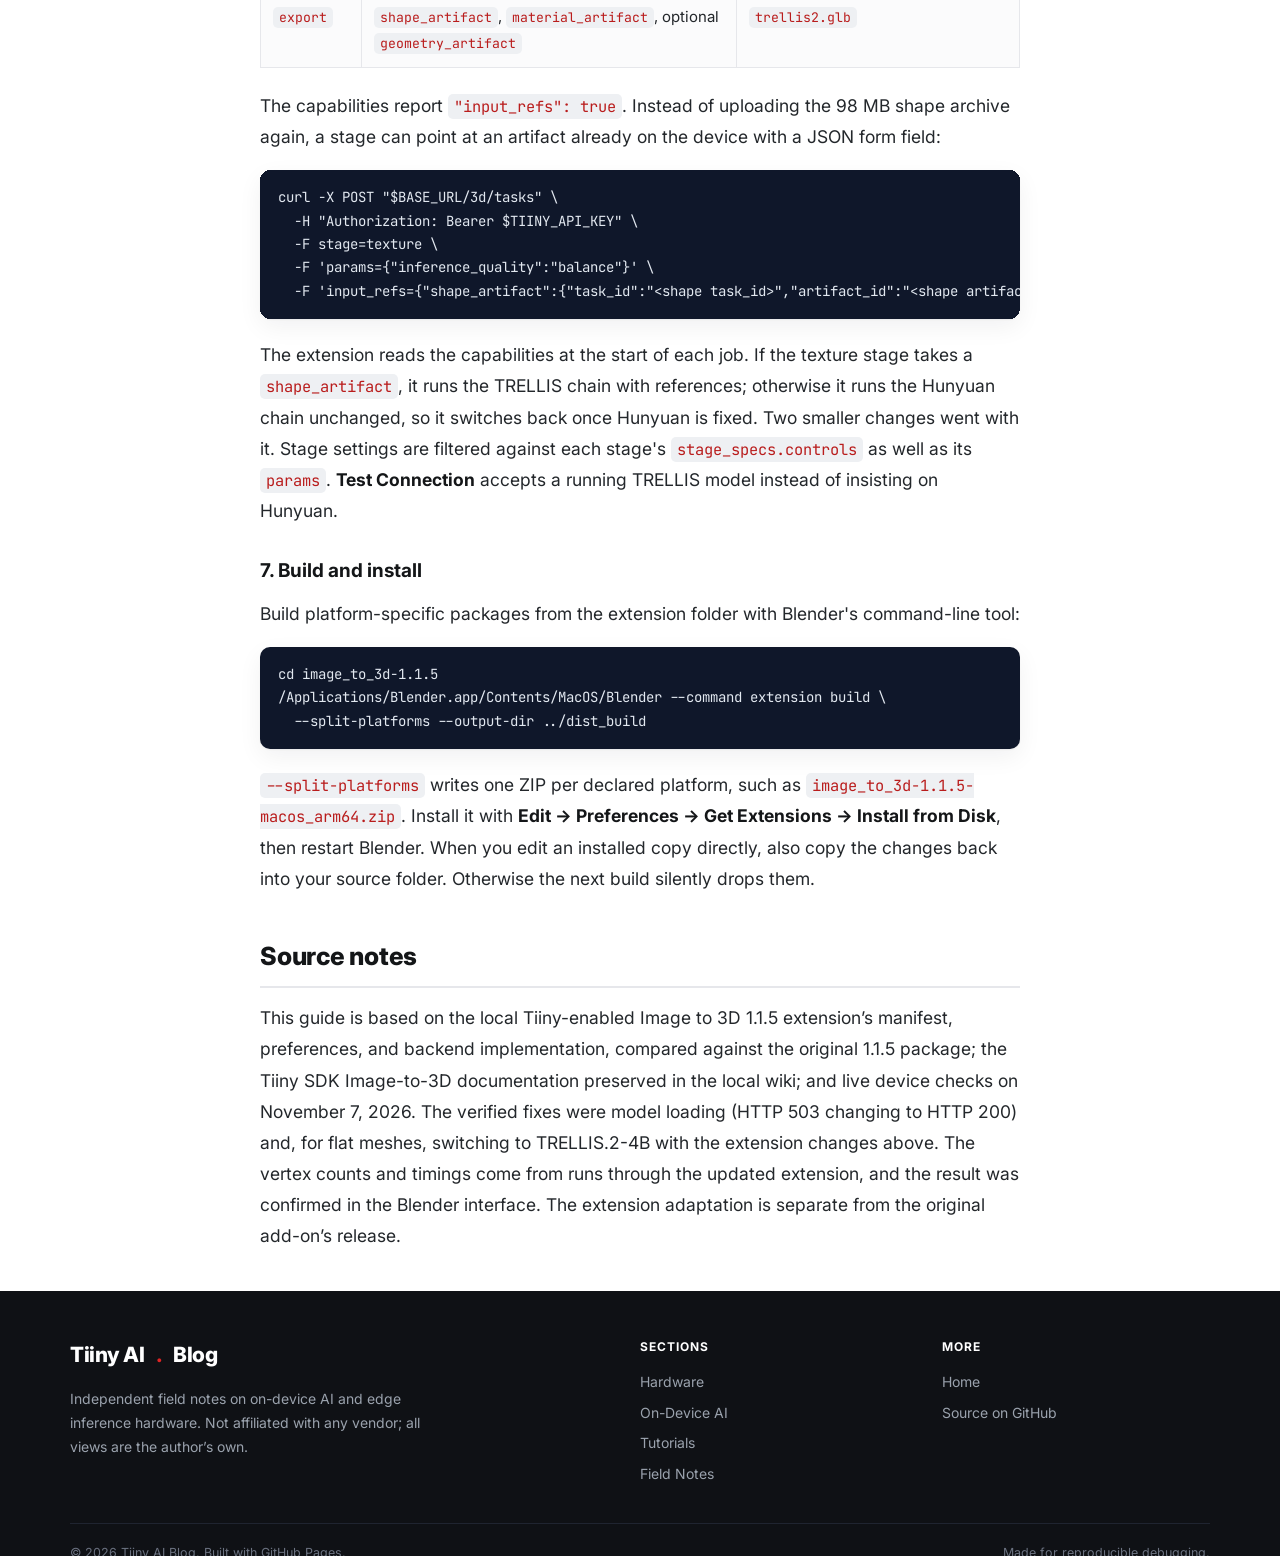
==== commit 4a523a0b: "Add Blender screenshots to the image-to-3D post Show three steps of the setup with captioned figures" ====
--- a/posts/blender-image-to-3d-tiiny.html
+++ b/posts/blender-image-to-3d-tiiny.html
@@ -66,11 +66,14 @@
 <p>Run the load command in an interactive terminal; this CLI’s loading display requires a TTY. Confirm Hunyuan3D appears in the loaded list before testing Blender. If loading fails, inspect that error first; the Blender connection check cannot start the model for you.</p>
 <h2 id="3-install-and-configure-the-blender-extension">3. Install and configure the Blender extension</h2>
 <p>In Blender, open <strong>Edit → Preferences → Get Extensions</strong>, open the menu, and choose <strong>Install from Disk</strong>. Select your Tiiny-enabled extension ZIP. Enable <strong>Image to 3D</strong> under <strong>Add-ons</strong>, then expand its preferences. Menu placement can vary by Blender version.</p>
+<figure><img src="../assets/img/blender-image-to-3d-preference-extension.png" alt="Blender Preferences, Get Extensions, with Image to 3D 1.1.5 from 3DRedbox Studio installed under GPL-3.0-or-later" width="855" height="302" loading="lazy"><figcaption>Image to 3D 1.1.5 listed as installed under Get Extensions.</figcaption></figure>
 <p>In the Tiiny settings:</p>
 <ol><li>Enable <strong>Use Tiiny AI for Hunyuan3D-2.1</strong>.</li><li>Set <strong>Base URL</strong> to <code>http://&lt;device-ip&gt;/v1</code>, replacing the placeholder with your device’s address. Include <code>/v1</code>; do not append <code>/3d</code> here.</li><li>Choose <strong>Key Storage</strong> and provide the device’s <strong>API Key</strong>. The adapted extension supports Preferences, macOS Keychain, and an environment variable.</li><li>Leave <strong>Auth Header</strong> at <strong>Authorization: Bearer</strong> unless your deployment requires another header.</li><li>Leave <strong>Remove Background on Tiiny</strong> enabled for an ordinary photo. You can turn it off for an image already cut out. On my device this step currently fails and the job quietly continues with the original picture; see <a href="#fix-the-model-comes-out-as-a-flat-square">the flat-square fix</a>.</li><li>If Blender reports network access is disabled, enable <strong>Preferences → System → Allow Online Access</strong>.</li><li>Click <strong>Test Connection</strong> and wait for the result. Save your preferences if automatic saving is disabled.</li></ol>
+<figure><img src="../assets/img/blender-image-to-3d-preference-add-on.png" alt="The Image to 3D add-on preferences with Use Tiiny AI enabled, Base URL, Key Storage, API Key, Auth Header, Remove Background on Tiiny, Job Timeout, Test Connection, and Troubleshoot / Logs" width="855" height="721" loading="lazy"><figcaption>The Tiiny settings under Add-ons → Image to 3D. The device address and engine folder are hidden.</figcaption></figure>
 <p>For macOS Keychain storage, use the key-storage button shown after selecting that option. Preferences storage masks the key on screen but stores it as plain text in Blender’s preferences. The environment-variable option reads <code>IMG3D_TIINY_API_KEY</code> from Blender’s process environment; set it before launching Blender.</p>
 <h2 id="4-generate-your-first-mesh">4. Generate your first mesh</h2>
 <p>Open the add-on’s <strong>Image to 3D</strong> viewport interface, select <strong>Hunyuan</strong>, and choose a reference image. Start with a modest quality setting and click <strong>Generate 3D</strong>. Watch the stage and progress display while the device works.</p>
+<figure><img src="../assets/img/blender-image-to-3d-generate.png" alt="Blender viewport showing a generated cat mesh next to the Image to 3D panel, with a cartoon cat as the front image and the Generate 3D button marked Runs on your Tiiny AI device" width="1434" height="923" loading="lazy"><figcaption>The Image to 3D panel and the generated cat. With Tiiny, only the front image is used; the left, right, and back slots are ignored.</figcaption></figure>
 <p>The API pipeline consists of background removal, shape generation, optional simplification, texturing, and export. The adapted backend downloads the resulting GLB and imports it into Blender. Inspect the geometry, materials, orientation, and scale before using the asset in a larger scene. Save the Blender project once you have a result you want to keep.</p>
 <p>The connection and model-loading checks below were verified against the physical device. Complete generations were later verified with TRELLIS.2-4B; the timings are in <a href="#fix-the-model-comes-out-as-a-flat-square">the flat-square fix</a>.</p>
 <h2 id="fix-test-connection-returns-http-503">Fix: Test Connection returns HTTP 503</h2>
--- a/assets/style.css
+++ b/assets/style.css
@@ -169,6 +169,9 @@
 .prose th,.prose td{border:1px solid var(--line);padding:10px 12px;text-align:left;vertical-align:top}
 .prose th{background:var(--bg-soft);font-weight:700;color:var(--ink)}
 .prose tr:nth-child(even) td{background:#fbfbfc}
+.prose figure{margin:26px 0 28px}
+.prose figure img{width:100%;height:auto;border:1px solid var(--line);border-radius:10px;background:#1d1d1d}
+.prose figcaption{margin-top:9px;font-size:14px;line-height:1.55;color:var(--muted);text-align:center}
 .status{display:inline-flex;align-items:center;gap:8px;background:#ecfdf3;color:#067647;border:1px solid #abefc6;
   border-radius:999px;padding:6px 14px;font-weight:700;font-size:14px;margin:4px 0 8px}
 .status .dot{width:8px;height:8px;border-radius:50%;background:#16a34a}
